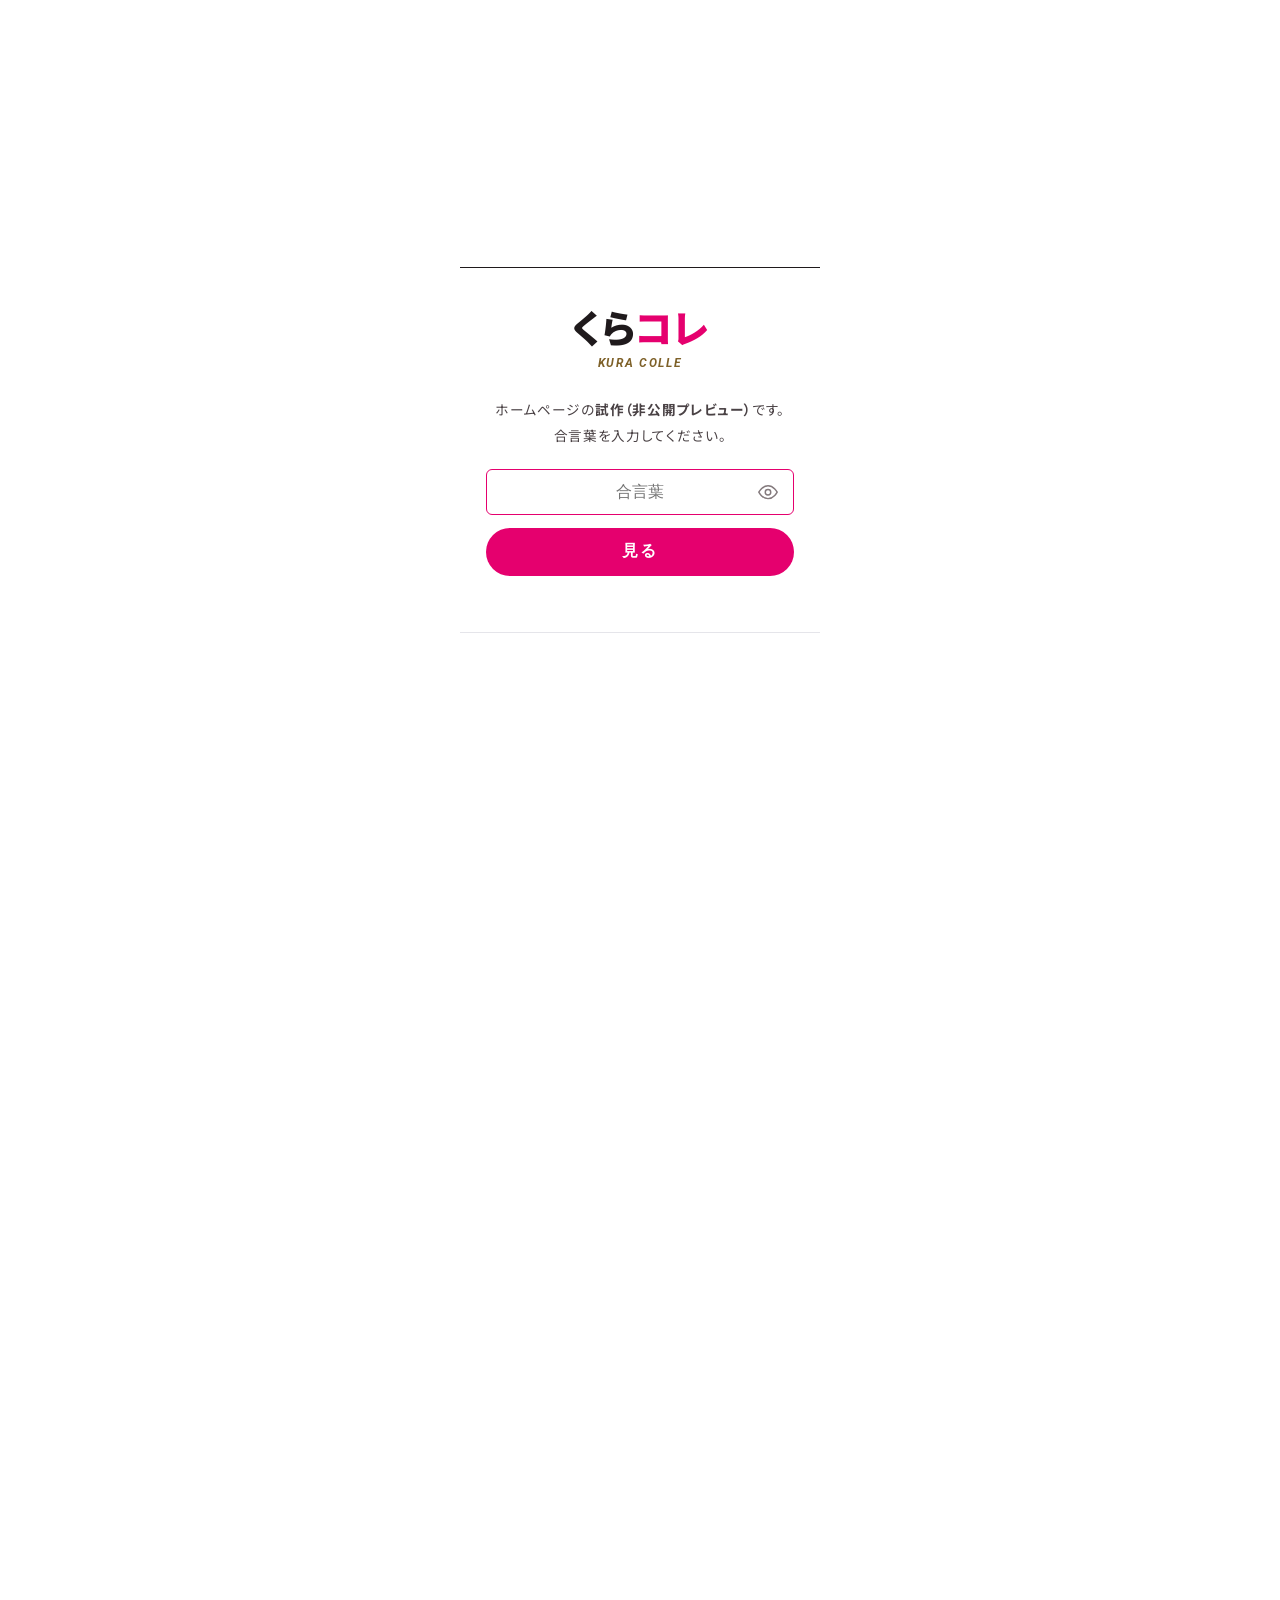
==== index.html @ 5fb1a934 "Split into pages with header navigation Co-Authored-By: Claude Opus 5.5 <noreply@anthropic.com>" ====
<!doctype html>
<html lang="ja">
<head>
<meta charset="utf-8">
<meta name="viewport" content="width=device-width, initial-scale=1">
<title>くらコレ｜今日のときめきが、明日の暮らしになる。</title>
<meta name="description" content="「暮らし × おしゃれ × 介護」をテーマにした、新しいライフスタイル発信企画。第1回は2027年3月14日（日）、FUKUSHI FES 2027のステージで開催。主催：一般社団法人全国介護支援協会">
<meta name="robots" content="noindex, nofollow"><!-- 公開時に外す -->
<!-- 共有したときの表示（OGP）。URLは仮：置き場所が決まったら https://zenkaikyo.jp/kuracolle/ を直す -->
<link rel="canonical" href="https://zenkaikyo.jp/kuracolle/">
<meta property="og:title" content="くらコレ｜今日のときめきが、明日の暮らしになる。">
<meta property="og:description" content="「暮らし × おしゃれ × 介護」をテーマにした、新しいライフスタイル発信企画。第1回は2027年3月14日（日）、FUKUSHI FES 2027のステージで開催。主催：一般社団法人全国介護支援協会">
<meta property="og:url" content="https://zenkaikyo.jp/kuracolle/">
<meta property="og:type" content="website">
<meta property="og:site_name" content="くらコレ（KURA COLLE）">
<meta property="og:locale" content="ja_JP">
<meta property="og:image" content="https://zenkaikyo.jp/kuracolle/img/ogp-v2.jpg">
<meta property="og:image:width" content="1200">
<meta property="og:image:height" content="630">
<meta property="og:image:alt" content="くらコレ　今日のときめきが、明日の暮らしになる。Vol.01 2027.3.14 SUN">
<meta name="twitter:card" content="summary_large_image">
<link rel="preconnect" href="https://fonts.googleapis.com">
<link rel="preconnect" href="https://fonts.gstatic.com" crossorigin>
<link href="https://fonts.googleapis.com/css2?family=Roboto:ital,wght@1,700;1,800&family=Klee+One:wght@400;600&family=Noto+Sans+JP:wght@400;500;700;900&display=swap" rel="stylesheet">
<script type="application/ld+json">
{"@context":"https://schema.org","@type":"Event","name":"くらコレ Vol.01（FUKUSHI FES 2027 ステージ）",
 "startDate":"2027-03-14","eventStatus":"https://schema.org/EventScheduled","eventAttendanceMode":"https://schema.org/OfflineEventAttendanceMode",
 "location":{"@type":"Place","name":"名古屋インターナショナルレジェンドホール","address":{"@type":"PostalAddress","postalCode":"460-0011","addressRegion":"愛知県","addressLocality":"名古屋市中区","streetAddress":"大須1-7-26","addressCountry":"JP"}},
 "image":"https://zenkaikyo.jp/kuracolle/img/ogp-v2.jpg","description":"「暮らし × おしゃれ × 介護」をテーマにした、高齢の方と介護職がふたりで歩くファッションステージ。",
 "organizer":{"@type":"Organization","name":"一般社団法人全国介護支援協会","url":"https://zenkaikyo.jp/"}}
</script>
<script>
  /* ?show-draft を付けると、企画書にない新しい文（draft-copy）を黄色で表示（確認用） */
  if (location.search.indexOf("show-draft") > -1) document.documentElement.classList.add("show-draft");
</script>
<script src="js/gate.js?v=96ed1c16"></script>
<link rel="stylesheet" href="css/style.css?v=20261124a">
<script>
  /* オープニング：同じタブで2回目以降は出さない */
  (function () {
    var seen = false;
    try { seen = sessionStorage.getItem("kc-opening") === "1"; } catch (e) {}
    if (location.search.indexOf("skip-opening") > -1) seen = true; // 確認用の撮影で使う
    if (!seen) document.documentElement.classList.add("is-opening");
  })();
</script>
</head>
<body>

<!-- ========== オープニング（縦書きの一文） ========== -->
<div class="opening" aria-hidden="true">
  <p class="opening-text">
    <span class="opening-line">今日の<em>ときめき</em>が、</span>
    <span class="opening-line">明日の暮らしになる。</span>
  </p>
  <p class="opening-brand">くら<em>コレ</em></p>
</div>
<header class="site-header" id="top">
  <div class="header-inner">
    <a class="brand" href="index.html" aria-label="くらコレ トップへ">
      <span class="brand-mark">くら<em>コレ</em></span>
      <span class="brand-sub">KURA COLLE<br><small>主催 一般社団法人全国介護支援協会</small></span>
    </a>
    <nav class="gnav" aria-label="メインメニュー">
      <a href="about.html">くらコレとは</a>
      <a href="program.html">企画内容</a>
      <a href="event.html">第1回 3.14</a>
      <a href="record.html">実績・根拠</a>
      <a href="news.html">お知らせ</a>
      <a href="faq.html">よくある質問</a>
    </nav>
    <div class="header-cta">
      <a class="btn btn-fill" href="entry.html">出演を申し込む</a>
      <a class="btn btn-line" href="support.html">協賛・お問い合わせ</a>
    </div>
    <button class="menu-toggle" type="button" aria-expanded="false" aria-controls="drawer">
      <span></span><span></span><span class="sr-only">メニューを開く</span>
    </button>
  </div>
  <div class="drawer" id="drawer" hidden>
    <a href="index.html" aria-current="page">トップ</a>
    <a href="about.html">くらコレとは</a>
    <a href="program.html">企画内容</a>
    <a href="event.html">第1回 3.14</a>
    <a href="record.html">実績・根拠</a>
    <a href="news.html">お知らせ</a>
    <a href="faq.html">よくある質問</a>
    <a class="drawer-cta btn-fill" href="entry.html">出演を申し込む</a>
    <a class="drawer-cta btn-line" href="support.html">協賛・お問い合わせ</a>
  </div>
</header>

<main>

<!-- ========== HERO ========== -->
<section class="hero" aria-labelledby="hero-title">
  <div class="hero-visual" aria-hidden="true">
    <!-- 仮：企画書の表紙から切り出し（解像度が低いので、元画像が届いたら img/hero.jpg を差し替える） -->
    <img class="hero-photo" src="img/hero.jpg" alt="" width="1032" height="1080">
    <p class="hero-vertical">KURA&nbsp;COLLE</p>
  </div>

  <div class="hero-copy">
    <p class="hero-lead-small">その人らしい「暮らし」を、<br>もっと自由に、もっとおしゃれに。</p>
    <h1 class="hero-title" id="hero-title">
      <span class="hero-catch">今日のときめきが、<br>明日の暮らしになる。</span>
      <span class="hero-name">くら<em>コレ</em></span>
    </h1>
    <p class="hero-tags">暮らし <i>×</i> おしゃれ <i>×</i> 介護</p>
    <p class="hero-text">高齢の方と介護職がふたりで歩く、ファッションステージ。<br class="pc">「暮らし」が主役の、新しいライフスタイル発信企画です。</p>
    <div class="hero-actions">
      <a class="btn btn-fill btn-lg" href="about.html">くらコレについて</a>
      <a class="text-link" href="support.html">出演・協賛のご案内</a>
    </div>
  </div>

  <div class="hero-seal" aria-label="第1回 2027年3月14日 開催">
    <span class="seal-en">Vol.</span>
    <span class="seal-no">01</span>
    <span class="seal-jp">2027.3.14 SUN</span>
  </div>
</section>

<!-- ========== NEWS（data/news.js から自動で並ぶ） ========== -->
<section class="news" aria-labelledby="news-h">
  <div class="wrap">
    <div class="news-head">
      <h2 class="news-title" id="news-h"><span class="sec-en">News</span>お知らせ</h2>
      <div class="news-btns" data-news-btns hidden>
        <button class="news-btn" type="button" data-news-prev aria-label="前のお知らせへ"><span aria-hidden="true">←</span></button>
        <button class="news-btn" type="button" data-news-next aria-label="次のお知らせへ"><span aria-hidden="true">→</span></button>
      </div>
    </div>
    <ul class="news-cards" id="news-cards" data-news-track tabindex="0" aria-labelledby="news-h"></ul>
    <p class="more-link"><a class="text-link" href="news.html">お知らせをすべて見る</a></p>
  </div>
</section>

<!-- ========== くらコレとは（短く） ========== -->
<section class="sec top-intro">
  <div class="wrap top-intro-inner">
    <p class="top-intro-tags">暮らし <i>×</i> おしゃれ <i>×</i> 介護</p>
    <div>
      <p class="top-intro-lead">「パリコレ」のような華やかさを、毎日の「暮らし」に。<br class="pc">特別な人のためのショーではなく、だれもの暮らしが主役になるショーです。</p>
      <p class="top-intro-quote">一人では歩けない。でも、<span class="pink">二人なら</span>歩ける。</p>
      <a class="text-link" href="about.html">くらコレとは</a>
    </div>
  </div>
</section>

<!-- ========== 各ページへの入口 ========== -->
<section class="entrances" aria-label="ページの案内">
  <div class="wrap">
    <ul class="entrance-list">
      <li><a href="about.html"><span class="ent-en">About</span><b>くらコレとは</b><span class="ent-desc">名前の由来と、大切にしていること</span><span class="ent-arrow" aria-hidden="true">→</span></a></li>
      <li><a href="program.html"><span class="ent-en">Program</span><b>企画内容</b><span class="ent-desc">見る・やってみる・知る、3つの柱</span><span class="ent-arrow" aria-hidden="true">→</span></a></li>
      <li><a href="event.html"><span class="ent-en">Vol.01</span><b>第1回 3.14</b><span class="ent-desc">日時・会場・観覧のご案内</span><span class="ent-arrow" aria-hidden="true">→</span></a></li>
      <li><a href="record.html"><span class="ent-en">Record</span><b>実績・根拠</b><span class="ent-desc">くらコレの歩みと、参考にしている研究</span><span class="ent-arrow" aria-hidden="true">→</span></a></li>
    </ul>
  </div>
</section>

<!-- ========== 第1回のご案内（短く） ========== -->
<section class="event-banner">
  <div class="wrap event-banner-inner">
    <p class="eb-no"><span>Vol.</span>01</p>
    <div class="eb-body">
      <p class="eb-date">2027.3.14 <span>SUN</span></p>
      <p class="eb-place">名古屋インターナショナルレジェンドホール<small>「FUKUSHI FES 2027」のステージにて</small></p>
    </div>
    <div class="eb-actions">
      <a class="btn btn-white" href="event.html">第1回のご案内</a>
      <a class="btn btn-ghost" href="entry.html">出演を申し込む</a>
    </div>
  </div>
</section>

<!-- ========== 参加の入口 ========== -->
<section class="about-next">
  <div class="wrap about-next-inner">
    <a class="next-card" href="entry.html">
      <span class="sec-en">Entry</span>
      <b>出演・参加を申し込む</b>
      <span class="next-desc">ふたりで歩く事業所・地域の方・ボランティア</span>
      <span class="next-arrow" aria-hidden="true">→</span>
    </a>
    <a class="next-card" href="support.html">
      <span class="sec-en">Support</span>
      <b>出展・協賛で応援する</b>
      <span class="next-desc">企業・団体の皆さま</span>
      <span class="next-arrow" aria-hidden="true">→</span>
    </a>
  </div>
</section>

</main>

<footer class="site-footer">
  <div class="wrap footer-inner">
    <div class="footer-brand">
      <p class="brand-mark">くら<em>コレ</em></p>
      <p class="footer-catch">今日のときめきが、明日の暮らしになる。</p>
      <p class="footer-org"><span>主催</span>一般社団法人全国介護支援協会</p>
    </div>
    <nav class="footer-nav" aria-label="サイトの案内">
      <ul>
        <li><a href="index.html">トップ</a></li>
        <li><a href="about.html">くらコレとは</a></li>
        <li><a href="program.html">企画内容</a></li>
        <li><a href="event.html">第1回 3.14</a></li>
        <li><a href="record.html">実績・根拠</a></li>
        <li><a href="news.html">お知らせ</a></li>
        <li><a href="faq.html">よくある質問</a></li>
      </ul>
      <ul>
        <li><a href="entry.html">出演を申し込む</a></li>
        <li><a href="support.html">協賛・お問い合わせ</a></li>
      </ul>
    </nav>
  </div>
  <div class="wrap footer-bottom">
    <small>&copy; 2026 一般社団法人全国介護支援協会</small>
    <a href="#top" class="to-top">ページの先頭へ</a>
  </div>
</footer>

<script src="data/news.js?v=20261124a"></script>
<script src="data/config.js?v=20261124a"></script>
<script src="js/main.js?v=20261124a"></script>
</body>
</html>
---- css/style.css ----
/* =========================================================
   くらコレ 公式サイト
   色：ピンク1色＋墨＋生成り。強調はピンクだけ。
   ========================================================= */
:root {
  --pink: #e5006e;
  --pink-deep: #c2005d;
  --pink-pale: #fbe9f1;
  --gold: #b48f4c;      /* 差し色。全体の1%程度：飾り線・英字の小見出し・札の縁だけ */
  --gold-text: #8f6f34; /* 小さな文字用（生成りの上で読める濃さ） */
  --ink: #1f1a1c;
  --ink-2: #4a4245;
  --ink-3: #847a7d;
  --paper: #ffffff;      /* 白基調（2026-11-23 丸山さん） */
  --paper-2: #f5f5f7;    /* 区切り用のごく薄いグレー */
  --line: #e5e5ea;
  --white: #fff;
  --jp: "Noto Sans JP", "Hiragino Kaku Gothic ProN", "Yu Gothic", Meiryo, sans-serif;
  --en: "Roboto", "Arial", "Helvetica Neue", sans-serif; /* 企画書の数字・英字（太字の斜体）に合わせる */
  --header-h: 88px;
  --wrap: 1160px;
}

*, *::before, *::after { box-sizing: border-box; }
html { scroll-behavior: smooth; scroll-padding-top: var(--header-h); -webkit-text-size-adjust: 100%; }
body {
  margin: 0;
  font-family: var(--jp);
  font-size: 16px;
  line-height: 1.9;
  letter-spacing: .04em;
  color: var(--ink);
  background: var(--paper);
  font-feature-settings: "palt" 1;
  -webkit-font-smoothing: antialiased;
}
img, svg { display: block; max-width: 100%; }
a { color: inherit; }
h1, h2, h3, p, ol, ul, dl, dd, blockquote { margin: 0; padding: 0; }
ol, ul { list-style: none; }
em, i { font-style: normal; }
.sr-only { position: absolute; width: 1px; height: 1px; overflow: hidden; clip: rect(0 0 0 0); white-space: nowrap; }
.pink { color: var(--pink); }
.wrap { width: min(var(--wrap), 100% - 48px); margin-inline: auto; }
.sp { display: none; }

/* ---------- ボタン ---------- */
.btn {
  display: inline-flex; align-items: center; justify-content: center; gap: .6em;
  min-height: 48px; padding: 0 28px;
  border-radius: 999px; border: 1.5px solid var(--ink);
  font-weight: 700; font-size: 15px; letter-spacing: .06em; text-decoration: none;
  transition: background-color .25s, color .25s, border-color .25s;
}
.btn-fill { background: var(--pink); border-color: var(--pink); color: var(--white); }
@media (hover: hover) { .btn-fill:hover { background: var(--pink-deep); border-color: var(--pink-deep); } }
.btn-line { background: transparent; color: var(--ink); }
@media (hover: hover) { .btn-line:hover { background: var(--ink); color: var(--white); } }
.btn-white { background: var(--white); border-color: var(--white); color: var(--pink); }
.btn-lg { min-height: 58px; padding: 0 40px; font-size: 16px; }
.btn[aria-disabled="true"] { cursor: default; opacity: .85; }
.text-link {
  font-weight: 700; font-size: 15px; text-decoration: none;
  border-bottom: 1.5px solid currentColor; padding-bottom: 2px;
}
.text-link::after { content: " →"; }
@media (hover: hover) { .text-link:hover { color: var(--pink); } }

/* ---------- ヘッダー ---------- */
.site-header {
  position: sticky; top: 0; z-index: 50;
  background: rgba(255, 255, 255, .94);
  backdrop-filter: blur(8px);
  border-bottom: 1px solid transparent;
  transition: border-color .3s;
}
.site-header.is-scrolled { border-color: var(--line); }
.header-inner {
  display: flex; align-items: center; gap: 32px;
  height: var(--header-h);
  padding-inline: clamp(20px, 4vw, 48px);
}
.brand { display: flex; align-items: center; gap: 14px; text-decoration: none; }
.brand-mark {
  font-weight: 900; font-size: 34px; line-height: 1; letter-spacing: .02em;
}
.brand-mark em { color: var(--pink); }
.brand-sub {
  font-family: var(--en); font-style: italic; font-style: italic; font-size: 14px; line-height: 1.35; letter-spacing: .08em;
  padding-left: 14px; border-left: 1px solid var(--line);
}
.brand-sub small { font-family: var(--jp); font-style: normal; font-size: 10.5px; letter-spacing: .04em; color: var(--ink-3); }
.gnav { display: flex; gap: 28px; margin-left: auto; }
.gnav a { font-weight: 700; font-size: 14.5px; text-decoration: none; position: relative; }
.gnav a::after {
  content: ""; position: absolute; left: 0; right: 0; bottom: -6px; height: 2px;
  background: var(--pink); transform: scaleX(0); transform-origin: left; transition: transform .25s;
}
@media (hover: hover) { .gnav a:hover::after { transform: scaleX(1); } }
.header-cta { display: flex; gap: 10px; }
.header-cta .btn { min-height: 46px; padding: 0 22px; font-size: 14px; }
.menu-toggle { display: none; }

/* ---------- ヒーロー ---------- */
.hero {
  position: relative;
  min-height: min(760px, calc(100svh - var(--header-h)));
  display: grid; align-items: center;
  overflow: hidden;
}
.hero-visual {
  position: absolute; inset: 0 0 0 38%;
}
.hero-visual .runway, .hero-visual img { width: 100%; height: 100%; object-fit: cover; }
.hero-visual .hero-photo { object-position: 60% 30%; }
.hero-visual::before { /* 左側をやわらかく生成りに溶かす */
  content: ""; position: absolute; inset: 0; z-index: 1;
  background: linear-gradient(90deg, var(--paper) 0%, rgba(255,255,255,.85) 14%, rgba(255,255,255,0) 42%);
}
.hero-vertical {
  position: absolute; z-index: 2; right: clamp(20px, 3vw, 44px); top: 50%;
  transform: translateY(-50%) rotate(180deg);
  writing-mode: vertical-rl;
  font-family: var(--en); font-style: italic; font-style: italic; font-size: 15px; letter-spacing: .5em; color: var(--gold-text);
}
.hero-copy {
  position: relative; z-index: 3;
  padding: 64px clamp(24px, 6vw, 96px) 72px;
  max-width: 820px;
}
.hero-lead-small { font-weight: 700; font-size: 16px; line-height: 1.8; color: var(--ink-2); }
.hero-title { margin-top: 26px; font-weight: 900; }
.hero-catch {
  display: block;
  font-size: clamp(30px, 3.6vw, 50px); line-height: 1.42; letter-spacing: .06em;
}
.hero-name {
  display: block; margin-top: 10px;
  font-size: clamp(84px, 10.5vw, 150px); line-height: 1.05; letter-spacing: .01em;
}
.hero-name em { color: var(--pink); }
.hero-tags { margin-top: 22px; font-weight: 700; font-size: 18px; letter-spacing: .1em; }
.hero-tags i { color: var(--pink); margin: 0 .3em; }
.hero-text { margin-top: 12px; font-weight: 500; font-size: 15.5px; color: var(--ink-2); }
.hero-actions { display: flex; align-items: center; gap: 28px; margin-top: 34px; flex-wrap: wrap; }

.hero-seal {
  position: absolute; z-index: 3; right: clamp(70px, 9vw, 130px); top: 48px;
  width: 132px; height: 132px; border-radius: 50%;
  display: grid; place-content: center; text-align: center;
  background: var(--white); color: var(--ink);
  border: 1px solid var(--gold);
  box-shadow: 0 0 0 6px var(--white), 0 0 0 7px var(--gold);
  line-height: 1;
}
.seal-en { font-family: var(--en); font-style: italic; font-style: italic; font-size: 15px; color: var(--gold-text); }
.seal-no { font-family: var(--en); font-style: italic; font-weight: 500; font-size: 44px; color: var(--pink); margin: 2px 0 6px; }
.seal-jp { font-weight: 700; font-size: 12.5px; letter-spacing: .12em; }

/* ---------- お知らせ帯 ---------- */
.news-strip { border-block: 1px solid var(--line); background: var(--white); }
.news-inner { display: flex; align-items: center; gap: 32px; padding-block: 20px; }
.news-label { font-family: var(--en); font-style: italic; font-weight: 600; font-size: 18px; letter-spacing: .14em; color: var(--pink); flex: none; }
.news-list li { display: flex; gap: 24px; font-size: 15px; }
.news-list time { font-family: var(--en); font-style: italic; font-size: 15.5px; color: var(--ink-3); flex: none; }

/* ---------- セクション共通 ---------- */
.sec { padding-block: clamp(88px, 11vw, 150px); }
.sec-head { position: relative; margin-bottom: clamp(44px, 6vw, 72px); }
.sec-no::after { content: ""; display: block; width: 36px; height: 1px; margin-top: 22px; background: var(--gold); }
.sec-no {
  font-family: var(--en); font-style: italic; font-weight: 400; font-size: clamp(72px, 9vw, 120px); line-height: .8;
  color: var(--pink); letter-spacing: 0;
}
.sec-en {
  display: block;
  font-family: var(--en); font-style: italic; font-style: italic; font-size: 17px; letter-spacing: .14em; color: var(--gold-text);
  margin-top: 18px;
}
.sec-title {
  margin-top: 10px;
  font-weight: 900; font-size: clamp(30px, 3.6vw, 48px); line-height: 1.45; letter-spacing: .06em;
}
.sec-desc { margin-top: 22px; max-width: 720px; font-size: 16px; color: var(--ink-2); }

/* ---------- 01 想い ---------- */
.story-body {
  display: grid; grid-template-columns: minmax(0, 1.1fr) minmax(0, 1fr); gap: clamp(40px, 7vw, 110px); align-items: start;
}
.story-text p + p { margin-top: 1.3em; }
.story-text p { font-size: 17px; line-height: 2.1; }
.story-quote {
  border-left: 3px solid var(--pink);
  padding: 8px 0 8px clamp(24px, 3vw, 40px);
}
.story-quote p { font-weight: 900; font-size: clamp(26px, 2.8vw, 38px); line-height: 1.6; letter-spacing: .06em; }
.aims {
  margin-top: clamp(64px, 8vw, 100px);
  display: grid; grid-template-columns: repeat(4, minmax(0, 1fr));
  border-top: 1px solid var(--ink);
}
.aims li { padding: 28px 24px 8px 0; border-right: 1px solid var(--line); }
.aims li + li { padding-left: 24px; }
.aims li:last-child { border-right: 0; }
.aim-who { font-weight: 900; font-size: 19px; }
.aim-who::before { content: ""; display: inline-block; width: 18px; height: 2px; background: var(--pink); vertical-align: middle; margin-right: 10px; }
.aim-what { margin-top: 10px; font-size: 15px; line-height: 1.85; color: var(--ink-2); }

/* ---------- 02 コンセプト ---------- */
.concept { background: var(--paper-2); padding-bottom: 0; }
.trio {
  display: grid; grid-template-columns: minmax(0, 1fr) auto minmax(0, 1fr) auto minmax(0, 1fr); align-items: stretch;
  border-block: 1px solid var(--ink);
}
.trio-item { padding: 40px clamp(16px, 2.4vw, 36px) 44px; text-align: center; }
.trio-en { font-family: var(--en); font-style: italic; font-style: italic; font-size: 16px; letter-spacing: .12em; color: var(--pink); }
.trio-item h3 { margin-top: 6px; font-weight: 900; font-size: clamp(26px, 2.6vw, 34px); letter-spacing: .08em; }
.trio-item p:last-child { margin-top: 10px; font-size: 15px; color: var(--ink-2); }
.trio-x {
  display: grid; place-items: center;
  font-family: var(--jp); font-weight: 400; font-size: 34px; color: var(--pink); padding-inline: 4px;
}
.keywords { overflow: hidden; padding-block: clamp(64px, 8vw, 100px); }
.keywords-track { display: flex; width: max-content; animation: marquee 48s linear infinite; }
.keywords-row { display: flex; }
.keywords-row li {
  display: flex; align-items: baseline; gap: 18px;
  padding-right: 72px; white-space: nowrap;
}
.keywords-row b { font-weight: 900; font-size: clamp(44px, 6vw, 84px); line-height: 1.1; letter-spacing: .06em; }
.keywords-row li:nth-child(odd) b { color: var(--pink); }
.keywords-row span { font-size: 15px; color: var(--ink-2); }
@keyframes marquee { to { transform: translateX(-50%); } }

/* ---------- 03 企画内容 ---------- */
.pillars { border-top: 1px solid var(--ink); }
.pillar {
  display: grid; grid-template-columns: 220px minmax(0, 1fr); gap: 40px;
  padding-block: 52px; border-bottom: 1px solid var(--line);
}
.pillar-no { font-family: var(--en); font-style: italic; font-size: 92px; line-height: .85; color: var(--pink); }
.pillar-en { font-family: var(--en); font-style: italic; font-style: italic; font-size: 16px; letter-spacing: .12em; color: var(--ink-3); }
.pillar h3 { margin-top: 4px; font-weight: 900; font-size: clamp(24px, 2.4vw, 32px); letter-spacing: .06em; }
.pillar-body > p:not(.pillar-en) { margin-top: 16px; max-width: 760px; font-size: 16px; }
.pillar-ex { color: var(--ink-2); font-size: 15px !important; padding-left: 1em; border-left: 2px solid var(--pink-pale); }
.pillar-points { margin-top: 24px; display: grid; grid-template-columns: minmax(0, 1fr) minmax(0, 1fr); gap: 0 40px; max-width: 860px; }
.pillar-points li { padding-top: 16px; border-top: 1px solid var(--line); font-size: 15px; color: var(--ink-2); }
.pillar-points b { display: block; color: var(--ink); font-size: 16px; margin-bottom: 4px; }

/* ---------- 大切にしたい3つのこと ---------- */
.promise { background: var(--pink); color: var(--white); padding-block: clamp(72px, 9vw, 110px); }
.promise-inner { display: grid; grid-template-columns: 300px minmax(0, 1fr); gap: 56px; align-items: start; }
.promise-title { font-weight: 900; font-size: clamp(26px, 2.6vw, 34px); line-height: 1.5; letter-spacing: .06em; }
.promise-title .sec-en { color: rgba(255,255,255,.85); margin: 0 0 12px; }
.promise-list { counter-reset: p; border-top: 1px solid rgba(255,255,255,.6); }
.promise-list li {
  counter-increment: p;
  display: grid; grid-template-columns: 64px 260px minmax(0, 1fr); align-items: baseline; gap: 16px;
  padding-block: 24px; border-bottom: 1px solid rgba(255,255,255,.35);
}
.promise-list li::before { content: "0" counter(p); font-family: var(--en); font-style: italic; font-size: 30px; line-height: 1; }
.promise-list b { font-size: 21px; font-weight: 900; letter-spacing: .06em; }
.promise-list span { font-size: 16px; }

/* ---------- 04 実績 ---------- */
.record-totals {
  display: grid; grid-template-columns: repeat(4, minmax(0, 1fr));
  border-block: 1px solid var(--ink);
}
.total { padding: 32px 24px 28px; border-right: 1px solid var(--line); }
.total:last-child { border-right: 0; }
.total-label { font-weight: 700; font-size: 14.5px; color: var(--ink-2); }
.total-num { margin-top: 6px; font-family: var(--en); font-style: italic; font-size: clamp(56px, 6vw, 84px); line-height: 1; color: var(--pink); }
.total-num small { font-family: var(--jp); font-weight: 700; font-size: 17px; color: var(--ink); margin-left: 6px; }
.record-empty {
  display: grid; grid-template-columns: auto minmax(0, 1fr); gap: 32px; align-items: center;
  padding: 40px 0; border-block: 1px solid var(--ink);
}
.record-empty .total-num { color: var(--line); }
.record-empty p { font-size: 16px; color: var(--ink-2); }
.record-empty b { display: block; font-size: 20px; color: var(--ink); margin-bottom: 4px; }
.record-table-wrap { margin-top: 40px; overflow-x: auto; }
.record-table { width: 100%; border-collapse: collapse; font-size: 15px; min-width: 640px; }
.record-table th, .record-table td { padding: 16px 12px; border-bottom: 1px solid var(--line); text-align: left; }
.record-table thead th { font-size: 13px; color: var(--ink-3); font-weight: 700; border-bottom-color: var(--ink); }
.record-table td.num { font-family: var(--en); font-style: italic; font-size: 18px; }

/* ---------- 05 出演・協賛 ---------- */
.join { background: var(--paper-2); }
.join-cols { display: grid; grid-template-columns: minmax(0, 1fr) minmax(0, 1fr); border-top: 1px solid var(--ink); }
.join-col { padding: 44px clamp(20px, 3.4vw, 52px) 48px 0; display: flex; flex-direction: column; }
.join-col + .join-col { padding-left: clamp(20px, 3.4vw, 52px); padding-right: 0; border-left: 1px solid var(--line); }
.join-for { font-weight: 700; font-size: 14.5px; color: var(--pink); }
.join-col h3 { margin-top: 6px; font-weight: 900; font-size: clamp(24px, 2.4vw, 30px); letter-spacing: .06em; }
.join-col > p:not(.join-for) { margin-top: 16px; font-size: 16px; }
.join-facts { margin: 24px 0 32px; border-top: 1px solid var(--line); flex: 1; }
.join-facts div { display: grid; grid-template-columns: 11em minmax(0, 1fr); gap: 16px; padding-block: 14px; border-bottom: 1px solid var(--line); font-size: 15px; }
.join-facts dt { font-weight: 700; }
.join-facts dd { color: var(--ink-2); }
.join-col .btn { align-self: flex-start; }
.merits { margin-top: clamp(64px, 8vw, 96px); }
.merits-title { font-weight: 900; font-size: 22px; letter-spacing: .06em; padding-bottom: 16px; border-bottom: 1px solid var(--ink); }
.merits-list { display: grid; grid-template-columns: repeat(3, minmax(0, 1fr)); counter-reset: m; }
.merits-list li {
  counter-increment: m; position: relative;
  padding: 28px 28px 28px 0; border-bottom: 1px solid var(--line); font-size: 15px; color: var(--ink-2);
}
.merits-list li::before { content: "0" counter(m); display: block; font-family: var(--en); font-style: italic; font-size: 26px; color: var(--pink); line-height: 1; margin-bottom: 12px; }
.merits-list b { display: block; color: var(--ink); font-size: 17px; margin-bottom: 6px; }

/* ---------- 06 実施概要 ---------- */
.outline-inner { display: grid; grid-template-columns: 340px minmax(0, 1fr); gap: 56px; }
.outline-list { border-top: 1px solid var(--ink); }
.outline-list div { display: grid; grid-template-columns: 12.5em minmax(0, 1fr); gap: 24px; padding-block: 20px; border-bottom: 1px solid var(--line); }
.outline-list dt { font-weight: 700; color: var(--pink); }
.outline-list dd { font-size: 16px; }

/* ---------- お問い合わせ ---------- */
.contact { background: var(--ink); color: var(--white); padding-block: clamp(88px, 10vw, 130px); text-align: center; }
.contact .sec-en { color: #d4b47a; margin: 0 0 14px; }
.contact-title { font-weight: 900; font-size: clamp(26px, 3vw, 40px); line-height: 1.5; letter-spacing: .06em; }
.contact-text { margin: 18px 0 36px; color: #cfc6c9; font-size: 15.5px; }
.contact-note { margin-top: 18px; color: #a99fa3; font-size: 13.5px; }

/* ---------- フッター ---------- */
.site-footer { background: var(--paper); padding: 64px 0 28px; border-top: 1px solid var(--gold); }
.footer-inner { display: flex; justify-content: space-between; align-items: flex-end; gap: 32px; padding-bottom: 40px; border-bottom: 1px solid var(--line); }
.footer-brand .brand-mark { font-size: 44px; }
.footer-catch { margin-top: 12px; font-weight: 700; font-size: 15px; }
.footer-org { text-align: right; font-size: 13px; color: var(--ink-3); }
.footer-org-name { font-weight: 700; font-size: 16px; color: var(--ink); }
.footer-bottom { display: flex; justify-content: space-between; padding-top: 22px; font-size: 12.5px; color: var(--ink-3); }
.to-top { text-decoration: none; }
@media (hover: hover) { .to-top:hover { color: var(--pink); } }

/* ---------- 出てくる動き ---------- */
.reveal { opacity: 0; transform: translateY(18px); transition: opacity .9s ease, transform .9s ease; }
.reveal.is-in { opacity: 1; transform: none; }

@media (prefers-reduced-motion: reduce) {
  html { scroll-behavior: auto; }
  .keywords-track { animation: none; }
  .reveal { opacity: 1; transform: none; transition: none; }
}

/* =========================================================
   タブレット
   ========================================================= */
@media (max-width: 1180px) {
  .gnav { display: none; }
  .header-cta { margin-left: auto; }
}
@media (max-width: 960px) {
  :root { --header-h: 68px; }
  .header-cta { display: none; }
  .brand-mark { font-size: 28px; }
  .menu-toggle {
    display: grid; place-content: center; gap: 7px; margin-left: auto;
    width: 48px; height: 48px; border: 0; background: transparent; cursor: pointer;
  }
  .menu-toggle span:not(.sr-only) { display: block; width: 26px; height: 2px; background: var(--ink); transition: transform .25s; }
  .menu-toggle[aria-expanded="true"] span:nth-child(1) { transform: translateY(4.5px) rotate(45deg); }
  .menu-toggle[aria-expanded="true"] span:nth-child(2) { transform: translateY(-4.5px) rotate(-45deg); }
  .drawer {
    display: grid; padding: 8px 24px 28px; background: var(--paper); border-top: 1px solid var(--line);
  }
  .drawer[hidden] { display: none; }
  .drawer a { padding: 16px 4px; border-bottom: 1px solid var(--line); font-weight: 700; text-decoration: none; }

  .hero { min-height: 0; display: block; }
  .hero-visual { position: relative; inset: auto; height: 52vw; min-height: 260px; }
  .hero-visual::before { background: linear-gradient(0deg, var(--paper) 0%, rgba(255,255,255,0) 40%); }
  .hero-vertical { display: none; }
  .hero-copy { padding: 8px 24px 64px; margin-top: -24px; }
  .hero-seal { top: 20px; right: 20px; width: 104px; height: 104px; }
  .seal-no { font-size: 34px; }

  .story-body { grid-template-columns: minmax(0, 1fr); }
  .aims { grid-template-columns: minmax(0, 1fr) minmax(0, 1fr); }
  .aims li:nth-child(2) { border-right: 0; }
  .aims li:nth-child(3) { padding-left: 0; }
  .aims li:nth-child(n+3) { border-top: 1px solid var(--line); }
  .pillar { grid-template-columns: minmax(0, 1fr); gap: 12px; }
  .pillar-no { font-size: 64px; }
  .promise-inner, .outline-inner { grid-template-columns: minmax(0, 1fr); gap: 32px; }
  .promise-list li { grid-template-columns: 52px minmax(0, 1fr); }
  .promise-list span { grid-column: 2; }
  .record-totals { grid-template-columns: minmax(0, 1fr) minmax(0, 1fr); }
  .total:nth-child(2) { border-right: 0; }
  .total:nth-child(n+3) { border-top: 1px solid var(--line); }
  .join-cols { grid-template-columns: minmax(0, 1fr); }
  .join-col, .join-col + .join-col { padding: 40px 0; border-left: 0; }
  .join-col + .join-col { border-top: 1px solid var(--line); }
  .merits-list { grid-template-columns: minmax(0, 1fr) minmax(0, 1fr); gap: 0 28px; }
}

/* =========================================================
   スマホ
   ========================================================= */
@media (max-width: 600px) {
  body { font-size: 15px; }
  .wrap { width: calc(100% - 40px); }
  .pc { display: none; }
  .sp { display: inline; }
  .brand-sub { display: none; }
  .hero-copy { padding-inline: 20px; }
  .hero-seal { display: none; } /* スマホでは顔に重なるため出さない */
  .hero-lead-small { font-size: 14px; }
  .hero-catch { font-size: 27px; }
  .hero-name { font-size: 82px; }
  .hero-tags { font-size: 16px; }
  .hero-actions { gap: 20px; }
  .hero-actions .btn { width: 100%; }
  .news-inner { flex-direction: column; align-items: flex-start; gap: 6px; }
  .news-list li { flex-direction: column; gap: 2px; font-size: 14px; }
  .story-text p { font-size: 16px; }
  .aims { grid-template-columns: minmax(0, 1fr); }
  .aims li, .aims li + li { padding: 22px 0 18px; border-right: 0; }
  .aims li + li { border-top: 1px solid var(--line); }
  .trio { grid-template-columns: minmax(0, 1fr); }
  .trio-item { padding: 28px 8px; }
  .trio-x { font-size: 30px; padding: 0; line-height: 1; }
  .keywords-row li { padding-right: 44px; }
  .pillar-points { grid-template-columns: minmax(0, 1fr); }
  .promise-list b { font-size: 18px; }
  .total { padding: 24px 12px 20px 0; }
  .total + .total:nth-child(even) { padding-left: 16px; }
  .record-empty { grid-template-columns: minmax(0, 1fr); gap: 12px; }
  .join-facts div { grid-template-columns: minmax(0, 1fr); gap: 2px; }
  .join-col .btn { width: 100%; }
  .merits-list { grid-template-columns: minmax(0, 1fr); }
  .outline-list div { grid-template-columns: minmax(0, 1fr); gap: 2px; padding-block: 16px; }
  .contact .btn { width: 100%; }
  .footer-inner { flex-direction: column; align-items: flex-start; }
  .footer-org { text-align: left; }
  .footer-bottom { flex-direction: column; gap: 8px; }
}

/* =========================================================
   数字・英字：企画書と同じ「太い斜体」にそろえる（2026-11-23）
   ========================================================= */
.sec-no, .pillar-no, .total-num, .seal-no, .news-label,
.promise-list li::before, .merits-list li::before, .record-table td.num { font-weight: 800; }
.sec-en, .trio-en, .pillar-en, .brand-sub, .hero-vertical, .seal-en, .news-list time { font-weight: 700; }
.sec-en, .trio-en, .pillar-en { font-size: 14px; letter-spacing: .12em; }
.brand-sub { font-size: 12.5px; }
.hero-vertical { font-size: 13px; letter-spacing: .4em; }

/* 見出し番号：企画書と同じく、ピンクの斜線＋番号 */
.sec-no { display: flex; align-items: center; gap: .28em; font-size: clamp(48px, 5.6vw, 72px); line-height: 1; letter-spacing: .02em; }
.sec-no::before {
  content: ""; flex: none; width: .1em; height: 1.15em; background: var(--pink);
  transform: skewX(-28deg); margin-right: .12em;
}
.sec-no::after { position: absolute; left: 0; top: calc(100% + 0px); margin-top: 0; display: none; }
.sec-en { margin-top: 16px; }
.sec-en::before { content: ""; display: inline-block; width: 28px; height: 1px; background: var(--gold); vertical-align: middle; margin-right: 12px; }
.promise-title .sec-en::before, .contact .sec-en::before { background: currentColor; }
.pillar-no { font-size: 64px; }
.seal-no { font-size: 40px; }
@media (max-width: 960px) { .pillar-no { font-size: 48px; } }

/* =========================================================
   オープニング：縦書きの一文が1文字ずつ出て、サイトへ切り替わる
   ========================================================= */
.opening { display: none; }
.is-opening body { overflow: hidden; }
.is-opening .opening {
  position: fixed; inset: 0; z-index: 200;
  display: flex; flex-direction: column; align-items: center; justify-content: center; gap: 40px;
  background: var(--paper);
  cursor: pointer;
  transition: opacity .9s ease, visibility .9s;
}
.opening.is-out { opacity: 0; visibility: hidden; }
.opening-text {
  writing-mode: vertical-rl;
  font-weight: 900; font-size: clamp(30px, 4.6vw, 54px); line-height: 1.9; letter-spacing: .24em;
  color: var(--ink);
}
.opening-line { display: block; }
.opening-line + .opening-line { margin-right: .2em; }
.opening-text em { color: var(--pink); }
.opening-text .ch {
  display: inline-block; opacity: 0; transform: translateY(-.25em);
  animation: ch-in .7s ease forwards;
}
@keyframes ch-in { to { opacity: 1; transform: none; } }
.opening-brand {
  font-weight: 900; font-size: 22px; letter-spacing: .04em; line-height: 1;
  opacity: 0; animation: ch-in .9s ease 2.1s forwards;
}
.opening-brand::before { /* 金の細い線 */
  content: ""; display: block; width: 1px; height: 28px; margin: 0 auto 18px; background: var(--gold);
}
.opening-brand em { color: var(--pink); }
@media (prefers-reduced-motion: reduce) {
  .opening-text .ch, .opening-brand { animation: none; opacity: 1; transform: none; }
}

/* オープニング：手書き風（Klee One）で繊細に */
.opening-text {
  font-family: "Klee One", var(--jp);
  font-weight: 400; font-size: clamp(30px, 4.4vw, 50px); letter-spacing: .3em; line-height: 2.1;
}
.opening-text em { font-weight: 600; }

/* =========================================================
   07 よくある質問
   ========================================================= */
.faq { background: var(--white); border-top: 1px solid var(--line); }
.faq-inner { display: grid; grid-template-columns: 340px minmax(0, 1fr); gap: 56px; }
.faq-group + .faq-group { margin-top: 48px; }
.faq-cat { font-weight: 900; font-size: 18px; letter-spacing: .06em; padding-bottom: 14px; border-bottom: 1px solid var(--ink); }
.faq-item { border-bottom: 1px solid var(--line); }
.faq-item summary {
  list-style: none; cursor: pointer; position: relative;
  padding: 22px 48px 22px 2.4em; font-weight: 700; font-size: 16.5px; line-height: 1.7;
}
.faq-item summary::-webkit-details-marker { display: none; }
.faq-item summary::before {
  content: "Q"; position: absolute; left: 0; top: 20px;
  font-family: var(--en); font-style: italic; font-weight: 800; font-size: 20px; color: var(--pink);
}
.faq-item summary::after {
  content: ""; position: absolute; right: 8px; top: 50%; width: 14px; height: 14px; margin-top: -7px;
  background:
    linear-gradient(var(--ink), var(--ink)) center / 14px 1.5px no-repeat,
    linear-gradient(var(--ink), var(--ink)) center / 1.5px 14px no-repeat;
  transition: transform .3s;
}
.faq-item[open] summary::after { transform: rotate(45deg); }
@media (hover: hover) { .faq-item summary:hover { color: var(--pink); } }
.faq-body > p, .faq-steps { padding: 0 48px 26px 2.4em; font-size: 15.5px; color: var(--ink-2); position: relative; }
.faq-body > p::before {
  content: "A"; position: absolute; left: 0; top: -2px;
  font-family: var(--en); font-style: italic; font-weight: 800; font-size: 20px; color: var(--gold);
}
.faq-steps { counter-reset: st; }
.faq-steps li { counter-increment: st; display: block; position: relative; padding: 12px 0 12px 2.2em; border-top: 1px dashed var(--line); }
.faq-steps li:first-child { border-top: 0; }
.faq-steps li::before { content: counter(st); position: absolute; left: 0; top: 12px; font-family: var(--en); font-style: italic; font-weight: 800; color: var(--pink); }
.faq-steps b { display: block; color: var(--ink); }

/* =========================================================
   お問い合わせフォーム
   ========================================================= */
.contact { background: var(--paper-2); color: var(--ink); text-align: left; }
.contact .sec-en { color: var(--gold-text); margin: 0 0 12px; }
.contact .sec-en::before { background: var(--gold); }
.contact-grid { display: grid; grid-template-columns: 340px minmax(0, 1fr); gap: 56px; align-items: start; }
.contact-head { position: sticky; top: calc(var(--header-h) + 32px); }
.contact-title { font-size: clamp(30px, 3.4vw, 44px); }
.contact-text { margin: 20px 0 14px; color: var(--ink-2); font-size: 15.5px; line-height: 1.9; }
.contact-req { font-size: 13.5px; color: var(--ink-3); }
.req {
  display: inline-block; margin-left: 6px; padding: 1px 7px; border-radius: 3px;
  background: var(--pink); color: var(--white); font-size: 11.5px; font-weight: 700; letter-spacing: .06em; vertical-align: 2px; line-height: 1.6;
}

.cform { border-top: 1px solid var(--ink); padding-top: 32px; }
.cform fieldset { border: 0; margin: 0; padding: 0; min-width: 0; }
.cform legend, .cfield > label { display: block; font-weight: 700; font-size: 15px; margin-bottom: 10px; padding: 0; }
.type-options { display: grid; grid-template-columns: repeat(4, minmax(0, 1fr)); gap: 10px; }
.type-opt { position: relative; cursor: pointer; }
.type-opt input { position: absolute; opacity: 0; inset: 0; cursor: pointer; }
.type-opt span {
  display: flex; flex-direction: column; justify-content: center; gap: 2px; height: 100%;
  padding: 16px 16px 16px 40px; border: 1.5px solid var(--line); border-radius: 6px; background: var(--white);
  transition: border-color .2s, background-color .2s, color .2s; position: relative;
}
.type-opt span::before { /* ラジオの丸 */
  content: ""; position: absolute; left: 14px; top: 50%; width: 16px; height: 16px; margin-top: -8px;
  border: 1.5px solid var(--ink-3); border-radius: 50%; background: var(--white);
}
.type-opt b { font-size: 15px; line-height: 1.4; }
.type-opt small { font-size: 12px; color: var(--ink-3); line-height: 1.4; }
.type-opt input:checked + span { border-color: var(--pink); background: var(--pink-pale); }
.type-opt input:checked + span::before { border-color: var(--pink); box-shadow: inset 0 0 0 3.5px var(--white); background: var(--pink); }
.type-opt input:focus-visible + span { outline: 2px solid var(--pink); outline-offset: 2px; }

.cform-extra {
  margin-top: 28px; padding: 26px 0 4px 24px; border-left: 2px solid var(--pink);
  animation: extra-in .45s ease;
}
@keyframes extra-in { from { opacity: 0; transform: translateY(-6px); } to { opacity: 1; transform: none; } }
.cfield { margin-top: 24px; }
.cform-extra > .cfield:first-child, .cform-extra > fieldset:first-child { margin-top: 0; }
.cfield-row { display: grid; grid-template-columns: minmax(0, 1fr) minmax(0, 1fr); gap: 20px; }
.cfield-half { max-width: 50%; }
.cform input[type="text"], .cform input[type="email"], .cform input[type="tel"], .cform textarea {
  width: 100%; padding: 14px 16px; font: inherit; font-size: 16px; color: var(--ink);
  background: var(--white); border: 1.5px solid var(--line); border-radius: 6px;
  transition: border-color .2s;
}
.cform textarea { resize: vertical; line-height: 1.8; }
.cform input:focus, .cform textarea:focus { outline: none; border-color: var(--pink); }
.cform .is-invalid { border-color: #c0392b !important; background: #fdf3f2 !important; }
.chips { display: flex; flex-wrap: wrap; gap: 8px; }
.chips label { position: relative; cursor: pointer; }
.chips input { position: absolute; opacity: 0; inset: 0; cursor: pointer; }
.chips span {
  display: inline-block; padding: 9px 16px; border: 1.5px solid var(--line); border-radius: 999px;
  background: var(--white); font-size: 14px; transition: all .2s;
}
.chips input:checked + span { border-color: var(--pink); background: var(--pink); color: var(--white); }
.chips input:focus-visible + span { outline: 2px solid var(--pink); outline-offset: 2px; }
.agree { display: flex; gap: 12px; align-items: flex-start; margin-top: 30px; font-size: 14.5px; cursor: pointer; }
.agree input { width: 20px; height: 20px; margin: 3px 0 0; accent-color: var(--pink); flex: none; }
.cform-error { margin-top: 20px; color: #b3261e; font-weight: 700; font-size: 14.5px; }
.cform-submit { margin-top: 28px; min-width: 280px; border: 0; cursor: pointer; font-family: inherit; }
.cform-done { margin-top: 20px; padding: 16px 20px; border-left: 3px solid var(--gold); background: var(--white); font-size: 15px; }

@media (max-width: 960px) {
  .faq-inner, .contact-grid { grid-template-columns: minmax(0, 1fr); gap: 28px; }
  .contact-head { position: static; }
  .type-options { grid-template-columns: minmax(0, 1fr) minmax(0, 1fr); }
}
@media (max-width: 600px) {
  .faq-item summary { font-size: 15.5px; padding-right: 36px; }
  .faq-body > p, .faq-steps { padding-right: 8px; }
  .cfield-row { grid-template-columns: minmax(0, 1fr); gap: 0; }
  .cfield-half { max-width: none; }
  .cform-extra { padding-left: 16px; }
  .cform-submit { width: 100%; min-width: 0; }
}
.dd-note { display: block; margin-top: 4px; font-size: 13.5px; color: var(--ink-3); line-height: 1.7; }
.dd-note a { color: var(--pink); }
.seal-jp { font-family: var(--en); font-style: italic; font-weight: 800; font-size: 12.5px; letter-spacing: .06em; }
/* 種類の札は2×2（4列だと文字が折れるため）。スマホは1列 */
.type-options { grid-template-columns: minmax(0, 1fr) minmax(0, 1fr); }
@media (max-width: 600px) { .type-options { grid-template-columns: minmax(0, 1fr); } }

/* オープニング：文字を少し小さく、2行目は少し下げて始める（2026-11-23 丸山さん） */
.opening-text { font-size: clamp(24px, 3.2vw, 38px); }
.opening-line + .opening-line { padding-top: 2.2em; margin-right: .35em; }

/* =========================================================
   出演・参加の申込みページ
   ========================================================= */
.hp { position: absolute !important; left: -9999px !important; width: 1px; height: 1px; opacity: 0; } /* 迷惑送信よけ */
.entry-link { margin: -8px 0 28px; padding: 14px 18px; border-left: 3px solid var(--gold); background: var(--white); font-size: 14.5px; }
.entry-link a { color: var(--pink); font-weight: 700; }
.page-hero { padding: clamp(56px, 8vw, 100px) 0 clamp(40px, 6vw, 64px); border-bottom: 1px solid var(--line); }
.crumb { font-size: 13px; color: var(--ink-3); margin-bottom: 28px; }
.crumb a { text-decoration: none; }
@media (hover: hover) { .crumb a:hover { color: var(--pink); } }
.crumb span { margin: 0 .6em; }
.page-title { margin-top: 10px; font-weight: 900; font-size: clamp(34px, 4.6vw, 60px); line-height: 1.35; letter-spacing: .06em; }
.page-lead { margin-top: 22px; max-width: 760px; color: var(--ink-2); }
.entry-info { background: var(--paper-2); padding-block: clamp(48px, 6vw, 72px); }
.entry-info-inner { display: grid; grid-template-columns: minmax(0, 1fr) minmax(0, 1.2fr); gap: 56px; align-items: start; }
.entry-event { display: grid; grid-template-columns: auto minmax(0, 1fr); gap: 32px; align-items: start; }
.entry-event-no { font-family: var(--en); font-style: italic; font-weight: 800; font-size: 72px; line-height: .9; color: var(--pink); }
.entry-event-no span { display: block; font-size: 15px; color: var(--gold-text); }
.entry-event dl { border-top: 1px solid var(--ink); }
.entry-event dl div { display: grid; grid-template-columns: 6em minmax(0, 1fr); gap: 12px; padding-block: 12px; border-bottom: 1px solid var(--line); font-size: 15px; }
.entry-event dt { font-weight: 700; color: var(--pink); }
.entry-event dd small { display: block; color: var(--ink-3); font-size: 13px; }
.entry-flow { counter-reset: f; border-top: 1px solid var(--ink); }
.entry-flow li { counter-increment: f; display: grid; grid-template-columns: 3em 13em minmax(0, 1fr); align-items: baseline; padding-block: 14px; border-bottom: 1px solid var(--line); font-size: 14.5px; color: var(--ink-2); }
.entry-flow li::before { content: "0" counter(f); font-family: var(--en); font-style: italic; font-weight: 800; color: var(--pink); font-size: 18px; }
.entry-flow b { color: var(--ink); font-size: 15.5px; }
.entry { background: var(--paper-2); }
.entry-grid { display: grid; grid-template-columns: 340px minmax(0, 1fr); gap: 56px; align-items: start; }
.contact-text.small { font-size: 14px; padding-left: 14px; border-left: 2px solid var(--pink); }
.type-options:has(.type-opt:nth-child(3):last-child) { grid-template-columns: repeat(3, minmax(0, 1fr)); }
.extra-title { font-weight: 900; font-size: 17px; letter-spacing: .04em; margin: 8px 0 4px; }
.cform-extra .extra-title + .cfield-row .cfield, .cform-extra .extra-title + .cfield { margin-top: 12px; }
.cform-extra .cfield-row + .extra-title, .cform-extra .cfield + .extra-title { margin-top: 40px; }
.extra-title-plain { margin-top: 40px; padding-top: 28px; border-top: 1px solid var(--line); }
.field-help { margin: -4px 0 10px; font-size: 13px; color: var(--ink-3); }
.cform select {
  width: 100%; padding: 14px 40px 14px 16px; font: inherit; font-size: 16px; color: var(--ink);
  background: var(--white) url("data:image/svg+xml,%3Csvg xmlns='http://www.w3.org/2000/svg' width='12' height='8'%3E%3Cpath d='M1 1l5 5 5-5' fill='none' stroke='%231f1a1c' stroke-width='1.5'/%3E%3C/svg%3E") no-repeat right 16px center;
  border: 1.5px solid var(--line); border-radius: 6px; appearance: none;
}
.cform select:focus { outline: none; border-color: var(--pink); }
@media (max-width: 960px) {
  .entry-info-inner, .entry-grid { grid-template-columns: minmax(0, 1fr); gap: 32px; }
  .type-options:has(.type-opt:nth-child(3):last-child) { grid-template-columns: minmax(0, 1fr); }
}
@media (max-width: 600px) {
  .entry-event { grid-template-columns: minmax(0, 1fr); gap: 12px; }
  .entry-flow li { grid-template-columns: 2.6em minmax(0, 1fr); }
  .entry-flow li span, .entry-flow li { row-gap: 2px; }
}
@media (max-width: 600px) {
  .entry-flow li { display: block; position: relative; padding-left: 2.8em; }
  .entry-flow li::before { position: absolute; left: 0; top: 14px; }
  .entry-flow b { display: block; }
}

/* =========================================================
   学び帳から反映（2026-11-23）
   ========================================================= */
/* 見出しを言葉の途中で折り返さない（スマホ） */
h1, h2, h3, .hero-catch, .page-title, .contact-title, .story-quote p { word-break: auto-phrase; }
/* 小さな金の文字は読みやすい濃さに（白地とのコントラスト4.5以上） */
:root { --gold-text: #7e6129; }
/* 選んだ札は、スマホでキーボード操作中も分かるように */
.type-opt:focus-within span { border-color: var(--pink); }
/* よくある質問：下にすっと伸びて開く */
.faq-body { overflow: hidden; }
.faq-item.is-anim .faq-body { transition: height .35s ease; }
@media (prefers-reduced-motion: reduce) { .faq-item.is-anim .faq-body { transition: none; } }
/* 項目のかたまり（fieldset）にも、ほかの項目と同じ間をあける */
.cform fieldset.cfield { margin-top: 28px; }
.cform .cform-extra > fieldset.cfield:first-child { margin-top: 0; }
.cform-type + .cfield { margin-top: 32px; }
/* 会場名などを言葉の途中で折り返さない */
.entry-event dd, .outline-list dd, .join-facts dd { word-break: auto-phrase; }
/* ヘッダーの文字を折り返さない。幅が足りない画面ではメニューを早めにしまう */
.brand-mark, .brand-sub, .gnav a, .btn { white-space: nowrap; }
.header-inner { gap: 24px; }
.gnav { gap: 22px; }
@media (max-width: 1320px) { .gnav { display: none; } .header-cta { margin-left: auto; } }
@media (max-width: 1320px) {
  .menu-toggle {
    display: grid; place-content: center; gap: 7px; margin-left: 8px;
    width: 48px; height: 48px; border: 0; background: transparent; cursor: pointer;
  }
  .menu-toggle span:not(.sr-only) { display: block; width: 26px; height: 2px; background: var(--ink); transition: transform .25s; }
  .menu-toggle[aria-expanded="true"] span:nth-child(1) { transform: translateY(4.5px) rotate(45deg); }
  .menu-toggle[aria-expanded="true"] span:nth-child(2) { transform: translateY(-4.5px) rotate(-45deg); }
  .drawer { display: grid; padding: 8px 24px 28px; background: var(--white); border-top: 1px solid var(--line); }
  .drawer[hidden] { display: none; }
  .drawer a { padding: 16px 4px; border-bottom: 1px solid var(--line); font-weight: 700; text-decoration: none; }
}
@media (max-width: 960px) { .menu-toggle { margin-left: auto; } }

/* =========================================================
   くらコレとは（collection.html）
   ========================================================= */
.show-draft .draft-copy, .show-draft .draft-copy * { background: #fff3a8 !important; }
.about-hero .page-title { font-size: clamp(36px, 5.4vw, 72px); }
.about-hero .page-lead { font-size: 16.5px; line-height: 2; }
.meaning-cols { display: grid; grid-template-columns: repeat(2, minmax(0, 1fr)); border-top: 1px solid var(--ink); }
.meaning-col { padding: 40px clamp(20px, 3.4vw, 52px) 44px 0; }
.meaning-col + .meaning-col { padding-left: clamp(20px, 3.4vw, 52px); padding-right: 0; border-left: 1px solid var(--line); }
.meaning-en { font-family: var(--en); font-style: italic; font-weight: 800; font-size: clamp(40px, 5vw, 64px); line-height: 1; color: var(--pink); }
.meaning-col h3 { margin-top: 14px; font-weight: 900; font-size: clamp(26px, 2.6vw, 34px); letter-spacing: .06em; }
.meaning-col h3 small { display: block; margin-top: 6px; font-size: 15px; font-weight: 700; color: var(--ink-2); letter-spacing: .04em; }
.meaning-col > p:last-child { margin-top: 18px; font-size: 16px; line-height: 2; }
.benefits { background: var(--paper-2); }
.benefit-list { border-top: 1px solid var(--ink); }
.benefit-list li { display: grid; grid-template-columns: 220px minmax(0, 1fr); gap: 32px; align-items: baseline; padding-block: 32px; border-bottom: 1px solid var(--line); }
.benefit-key { font-weight: 900; font-size: clamp(32px, 3.6vw, 48px); letter-spacing: .08em; line-height: 1.2; }
.benefit-list li:nth-child(odd) .benefit-key { color: var(--pink); }
.benefit-list h3 { font-weight: 900; font-size: clamp(19px, 1.8vw, 23px); letter-spacing: .04em; }
.benefit-list h3 + p { margin-top: 8px; color: var(--ink-2); font-size: 15.5px; }
.evidence-inner { display: grid; grid-template-columns: 340px minmax(0, 1fr); gap: 56px; }
.evidence-list { border-top: 1px solid var(--ink); counter-reset: ev; }
.evidence-list li { counter-increment: ev; position: relative; padding: 28px 0 26px 64px; border-bottom: 1px solid var(--line); }
.evidence-list li::before { content: "0" counter(ev); position: absolute; left: 0; top: 26px; font-family: var(--en); font-style: italic; font-weight: 800; font-size: 26px; color: var(--pink); }
.ev-tag { display: inline-block; font-size: 12.5px; font-weight: 700; color: var(--gold-text); letter-spacing: .08em; padding-bottom: 2px; border-bottom: 1px solid var(--gold); }
.evidence-list h3 { margin-top: 10px; font-weight: 900; font-size: 19px; letter-spacing: .04em; }
.evidence-list h3 + p { margin-top: 8px; font-size: 15.5px; color: var(--ink-2); }
.ev-src { margin-top: 10px; font-size: 12.5px; color: var(--ink-3); line-height: 1.7; }
.measure { grid-column: 2; margin-top: 8px; padding: 28px 0 0 64px; }
.measure h3 { font-weight: 900; font-size: 20px; letter-spacing: .04em; }
.measure h3::before { content: ""; display: inline-block; width: 6px; height: 1.1em; background: var(--pink); transform: skewX(-24deg); margin-right: 14px; vertical-align: -3px; }
.measure p { margin: 10px 0 18px; color: var(--ink-2); font-size: 15.5px; }
.about-next { background: var(--paper-2); padding-block: clamp(56px, 7vw, 88px); }
.about-next-inner { display: grid; grid-template-columns: repeat(2, minmax(0, 1fr)); border-top: 1px solid var(--ink); }
.next-card { position: relative; display: block; padding: 32px 64px 32px 0; border-bottom: 1px solid var(--line); text-decoration: none; }
.next-card + .next-card { padding-left: 40px; border-left: 1px solid var(--line); }
.next-card .sec-en { margin: 0 0 6px; }
.next-card b { font-weight: 900; font-size: clamp(20px, 2vw, 26px); letter-spacing: .04em; }
.next-arrow { position: absolute; right: 16px; top: 50%; transform: translateY(-50%); font-size: 24px; color: var(--pink); transition: transform .25s; }
@media (hover: hover) { .next-card:hover b { color: var(--pink); } .next-card:hover .next-arrow { transform: translate(6px, -50%); } }
@media (max-width: 960px) {
  .evidence-inner { grid-template-columns: minmax(0, 1fr); gap: 28px; }
  .measure { grid-column: 1; }
  .benefit-list li { grid-template-columns: minmax(0, 1fr); gap: 8px; }
}
@media (max-width: 600px) {
  .meaning-cols, .about-next-inner { grid-template-columns: minmax(0, 1fr); }
  .meaning-col, .meaning-col + .meaning-col { padding: 32px 0; border-left: 0; }
  .meaning-col + .meaning-col { border-top: 1px solid var(--line); }
  .next-card + .next-card { padding-left: 0; border-left: 0; }
  .evidence-list li, .measure { padding-left: 48px; }
}

/* 出演者を大切にする方針（entry.html） */
.policy { background: var(--white); }
.policy-inner { display: grid; grid-template-columns: 340px minmax(0, 1fr); gap: 56px; }
.policy-list { border-top: 1px solid var(--ink); counter-reset: po; }
.policy-list li { counter-increment: po; position: relative; padding: 24px 0 22px 64px; border-bottom: 1px solid var(--line); }
.policy-list li::before { content: "0" counter(po); position: absolute; left: 0; top: 22px; font-family: var(--en); font-style: italic; font-weight: 800; font-size: 24px; color: var(--pink); }
.policy-list h3 { font-weight: 900; font-size: 18.5px; letter-spacing: .04em; }
.policy-list p { margin-top: 6px; font-size: 15.5px; color: var(--ink-2); }
.promise-link { display: inline-block; grid-column: 2; margin-top: 18px; color: var(--white); font-weight: 700; font-size: 15px; text-decoration: none; border-bottom: 1.5px solid rgba(255,255,255,.7); padding-bottom: 2px; }
.promise-link::after { content: " →"; }
@media (max-width: 960px) {
  .policy-inner { grid-template-columns: minmax(0, 1fr); gap: 28px; }
  .promise-link { grid-column: 1; }
}
@media (max-width: 600px) { .policy-list li { padding-left: 48px; } }

/* =========================================================
   お知らせ（サムネつき・横に流れるカード）
   ========================================================= */
.news { padding-block: clamp(56px, 7vw, 88px); border-bottom: 1px solid var(--line); }
.news-head { display: flex; align-items: flex-end; justify-content: space-between; gap: 16px; margin-bottom: 24px; }
.news-title { font-weight: 900; font-size: clamp(24px, 2.6vw, 32px); letter-spacing: .06em; line-height: 1.3; }
.news-title .sec-en { margin: 0 0 6px; }
.news-btns { display: flex; gap: 10px; }
.news-btns[hidden] { display: none; }
.news-btn { width: 48px; height: 48px; border-radius: 50%; border: 1.5px solid var(--ink); background: var(--white); color: var(--ink); font: inherit; font-size: 18px; cursor: pointer; transition: background-color .2s, color .2s; }
@media (hover: hover) { .news-btn:hover { background: var(--ink); color: var(--white); } }
.news-btn[aria-disabled="true"] { opacity: .3; cursor: default; background: var(--white); color: var(--ink); }
.news-cards { list-style: none; display: grid; grid-auto-flow: column; grid-auto-columns: min(80%, 340px); gap: 24px;
  margin: 0 -4px; padding: 4px 4px 16px; overflow-x: auto; overscroll-behavior-x: contain;
  scroll-snap-type: x mandatory; scroll-padding-inline: 4px; scroll-behavior: smooth;
  scrollbar-width: thin; scrollbar-color: var(--ink-3) var(--paper-2); }
.news-cards:focus-visible { outline: 2px solid var(--pink); outline-offset: 2px; }
.news-item { position: relative; scroll-snap-align: start; }
.news-link { display: grid; gap: 10px; align-content: start; height: 100%; text-decoration: none; color: var(--ink); }
.news-thumb { position: relative; display: block; aspect-ratio: 4 / 3; overflow: hidden; border-radius: 6px; background: var(--paper-2); }
.news-thumb img { width: 100%; height: 100%; object-fit: cover; transition: transform .4s ease; }
/* 写真がないときの色柄（企画書と同じピンクの斜線） */
.news-art { position: absolute; inset: 0; transition: transform .4s ease; }
.news-art i { position: absolute; top: -20%; height: 140%; background: var(--pink); transform: skewX(-24deg); }
.news-art i:nth-child(1) { right: 22%; width: 9%; }
.news-art i:nth-child(2) { right: 12%; width: 3%; opacity: .35; }
.news-art i:nth-child(3) { right: 36%; width: 1px; background: var(--gold); }
.news-thumb--event { background: var(--pink-pale); }
.news-thumb--entry { background: var(--paper-2); }
.news-thumb--entry .news-art i:nth-child(1) { right: 40%; width: 4%; }
.news-thumb--entry .news-art i:nth-child(2) { right: 30%; width: 4%; opacity: 1; }
.news-thumb--info { background: var(--white); box-shadow: inset 0 0 0 1px var(--line); }
.news-thumb--info .news-art i:nth-child(1) { width: 2%; right: 30%; }
.news-thumb--info .news-art i:nth-child(2) { width: 2%; right: 24%; opacity: .5; }
.news-thumb--report { background: var(--ink); }
@media (hover: hover) { .news-link:hover .news-thumb img, .news-link:hover .news-art { transform: scale(1.04); } }
.news-date { position: absolute; top: 0; left: 12px; display: grid; justify-items: center; min-width: 76px; padding: 8px 10px 10px;
  background: var(--white); border-radius: 0 0 10px 10px; box-shadow: 0 4px 12px rgba(31, 26, 28, .1); line-height: 1.2; }
.news-y { font-family: var(--en); font-style: italic; font-weight: 700; font-size: 12px; letter-spacing: .1em; color: var(--ink-3); }
.news-md { font-family: var(--en); font-style: italic; font-weight: 800; font-size: 24px; color: var(--pink); }
.news-wd { font-size: 11px; color: var(--ink-3); }
.news-tag { justify-self: start; padding: 2px 10px; border: 1px solid currentColor; border-radius: 999px; font-size: 12px; font-weight: 700; letter-spacing: .06em; color: var(--pink); }
.news-tag--entry { color: var(--ink); }
.news-tag--info { color: var(--gold-text); }
.news-card-title { display: -webkit-box; -webkit-box-orient: vertical; -webkit-line-clamp: 2; overflow: hidden; font-weight: 900; font-size: 17px; line-height: 1.6; letter-spacing: .03em; }
@media (hover: hover) { .news-link:hover .news-card-title { color: var(--pink); } }
.news-lead { display: -webkit-box; -webkit-box-orient: vertical; -webkit-line-clamp: 3; overflow: hidden; padding-top: 10px; border-top: 1px solid var(--line); font-size: 14px; line-height: 1.8; color: var(--ink-2); }
@media (prefers-reduced-motion: reduce) { .news-cards { scroll-behavior: auto; } }
/* 左の列の大きな見出しは小さめに（言葉の途中で折れないように） */
.policy .sec-title, .evidence .sec-title { font-size: clamp(26px, 2.8vw, 36px); }

/* =========================================================
   ページ分け（2026-11-24）：ヘッダー・入口・フッターなど
   ========================================================= */
/* ヘッダー：PCはメニューを並べる。今いるページに印 */
.gnav { gap: 26px; }
.gnav a[aria-current="page"] { color: var(--pink); }
.gnav a[aria-current="page"]::after { transform: scaleX(1); }
.header-cta .btn[aria-current="page"] { box-shadow: 0 0 0 3px var(--pink-pale); }
@media (max-width: 1440px) { .brand-sub { display: none; } }
@media (max-width: 1320px) { .gnav { display: flex; } .menu-toggle { display: none; } .drawer { display: none !important; } }
@media (max-width: 1180px) {
  .gnav { display: none; }
  .menu-toggle { display: grid; }
  .drawer:not([hidden]) { display: grid !important; }
}
.drawer a[aria-current="page"] { color: var(--pink); }
.drawer-cta { margin-top: 12px; border: 0 !important; border-radius: 999px; text-align: center; padding: 14px !important; }
.drawer-cta.btn-fill { background: var(--pink); color: var(--white); }
.drawer-cta.btn-line { border: 1.5px solid var(--ink) !important; }

/* 下の階層のページの見出し */
.page-hero { background: var(--paper-2); border-bottom: 0; }
.page-hero + .sec { padding-top: clamp(64px, 8vw, 110px); }

/* TOP：くらコレとは（短く） */
.top-intro { padding-block: clamp(72px, 9vw, 120px); }
.top-intro-inner { display: grid; grid-template-columns: minmax(0, 1fr) minmax(0, 1.4fr); gap: 56px; align-items: center; }
.top-intro-tags { font-weight: 900; font-size: clamp(28px, 3.4vw, 46px); letter-spacing: .06em; line-height: 1.5; word-break: auto-phrase; }
.top-intro-tags i { color: var(--pink); margin: 0 .15em; }
.top-intro-lead { font-size: 17px; line-height: 2.1; }
.top-intro-quote { margin: 20px 0 24px; padding-left: 20px; border-left: 3px solid var(--pink); font-weight: 900; font-size: clamp(20px, 2vw, 26px); letter-spacing: .04em; }

/* TOP：各ページへの入口（同じ大きさで4つ） */
.entrances { padding-bottom: clamp(72px, 9vw, 120px); }
.entrance-list { display: grid; grid-template-columns: repeat(4, minmax(0, 1fr)); border-top: 1px solid var(--ink); }
.entrance-list li + li { border-left: 1px solid var(--line); }
.entrance-list a { position: relative; display: grid; gap: 6px; padding: 28px 24px 56px; text-decoration: none; height: 100%; transition: background-color .25s; }
.entrance-list li:first-child a { padding-left: 0; }
.ent-en { font-family: var(--en); font-style: italic; font-weight: 800; font-size: 15px; color: var(--pink); letter-spacing: .06em; }
.entrance-list b { font-weight: 900; font-size: clamp(20px, 1.9vw, 26px); letter-spacing: .04em; }
.ent-desc { font-size: 14px; color: var(--ink-2); line-height: 1.7; }
.ent-arrow { position: absolute; right: 20px; bottom: 20px; font-size: 22px; color: var(--pink); transition: transform .25s; }
@media (hover: hover) {
  .entrance-list a:hover b { color: var(--pink); }
  .entrance-list a:hover .ent-arrow { transform: translateX(6px); }
}

/* TOP：第1回のご案内（ピンクの帯） */
.event-banner { background: var(--pink); color: var(--white); padding-block: clamp(48px, 6vw, 72px); }
.event-banner-inner { display: grid; grid-template-columns: auto minmax(0, 1fr) auto; gap: 40px; align-items: center; }
.eb-no { font-family: var(--en); font-style: italic; font-weight: 800; font-size: clamp(64px, 7vw, 96px); line-height: .9; }
.eb-no span { display: block; font-size: 16px; opacity: .85; }
.eb-date { font-family: var(--en); font-style: italic; font-weight: 800; font-size: clamp(30px, 3.4vw, 44px); line-height: 1.1; }
.eb-date span { font-size: .55em; margin-left: .3em; }
.eb-place { margin-top: 8px; font-weight: 700; font-size: 16px; }
.eb-place small { display: block; font-weight: 500; font-size: 13.5px; opacity: .9; }
.eb-actions { display: grid; gap: 12px; }
.btn-ghost { background: transparent; border-color: rgba(255,255,255,.85); color: var(--white); }
@media (hover: hover) { .btn-ghost:hover { background: var(--white); color: var(--pink); } }
.event-banner .btn-white { color: var(--pink); }

.more-link { margin-top: 16px; text-align: right; }
.next-desc { display: block; margin-top: 6px; font-size: 14px; color: var(--ink-2); }

/* くらコレとは：コレクションディレクター */
.director { background: var(--paper-2); }
.director-inner { display: grid; grid-template-columns: 340px minmax(0, 1fr); gap: 56px; }
.director-body { border-top: 1px solid var(--ink); padding-top: 28px; }
.director-role { font-family: var(--en); font-style: italic; font-weight: 800; color: var(--pink); letter-spacing: .06em; font-size: 15px; }
.director-name { margin: 6px 0 18px; font-weight: 900; font-size: clamp(28px, 3vw, 38px); letter-spacing: .1em; }
.director-name small { display: block; font-size: 14px; font-weight: 700; color: var(--ink-2); letter-spacing: .04em; }
.director-body > p:last-child { font-size: 16px; line-height: 2; }

/* 第1回のページ */
.event-inner { display: grid; grid-template-columns: 340px minmax(0, 1fr); gap: 56px; align-items: start; }
.event-card { padding: 32px 28px; background: var(--pink); color: var(--white); border-radius: 6px; }
.event-card .eb-date { margin-top: 18px; }
.event-note { margin-top: 12px; font-weight: 700; font-size: 15px; }

/* お知らせ一覧 */
.news-grid { list-style: none; display: grid; grid-template-columns: repeat(3, minmax(0, 1fr)); gap: 40px 28px; }

/* よくある質問・協賛のページは1列に */
.faq-solo { grid-template-columns: minmax(0, 1fr); max-width: 920px; }
.join-solo { grid-template-columns: minmax(0, 1fr); }
.join-solo .join-col { padding-right: 0; }

/* フッター：全ページへのリンク */
.footer-inner { align-items: flex-start; }
.footer-org { margin-top: 18px; text-align: left; font-size: 14px; color: var(--ink); font-weight: 700; }
.footer-org span { display: block; font-size: 12px; font-weight: 500; color: var(--ink-3); }
.footer-nav { display: flex; gap: 56px; }
.footer-nav ul { list-style: none; display: grid; gap: 12px; align-content: start; }
.footer-nav a { font-size: 14.5px; font-weight: 700; text-decoration: none; }
@media (hover: hover) { .footer-nav a:hover { color: var(--pink); } }

@media (max-width: 960px) {
  .top-intro-inner, .director-inner, .event-inner { grid-template-columns: minmax(0, 1fr); gap: 28px; }
  .entrance-list { grid-template-columns: repeat(2, minmax(0, 1fr)); }
  .entrance-list li:nth-child(3) { border-left: 0; }
  .entrance-list li:nth-child(n+3) { border-top: 1px solid var(--line); }
  .entrance-list li:nth-child(3) a { padding-left: 0; }
  .event-banner-inner { grid-template-columns: auto minmax(0, 1fr); }
  .eb-actions { grid-column: 1 / -1; grid-template-columns: 1fr 1fr; }
  .news-grid { grid-template-columns: repeat(2, minmax(0, 1fr)); }
  .footer-inner { flex-direction: column; gap: 36px; }
}
@media (max-width: 600px) {
  .entrance-list a { padding: 22px 12px 48px 14px; }
  .entrance-list li:nth-child(odd) a { padding-left: 0; }
  .eb-actions { grid-template-columns: 1fr; }
  .news-grid { grid-template-columns: minmax(0, 1fr); }
  .footer-nav { gap: 36px; }
}
/* TOPの「暮らし×おしゃれ×介護」は1行に。くらコレとはでは灰色の帯が続かないように */
.top-intro-tags { font-size: clamp(24px, 2.7vw, 38px); white-space: nowrap; }
@media (max-width: 600px) { .top-intro-tags { white-space: normal; font-size: 26px; } }
.benefits { background: var(--white); border-top: 1px solid var(--line); }
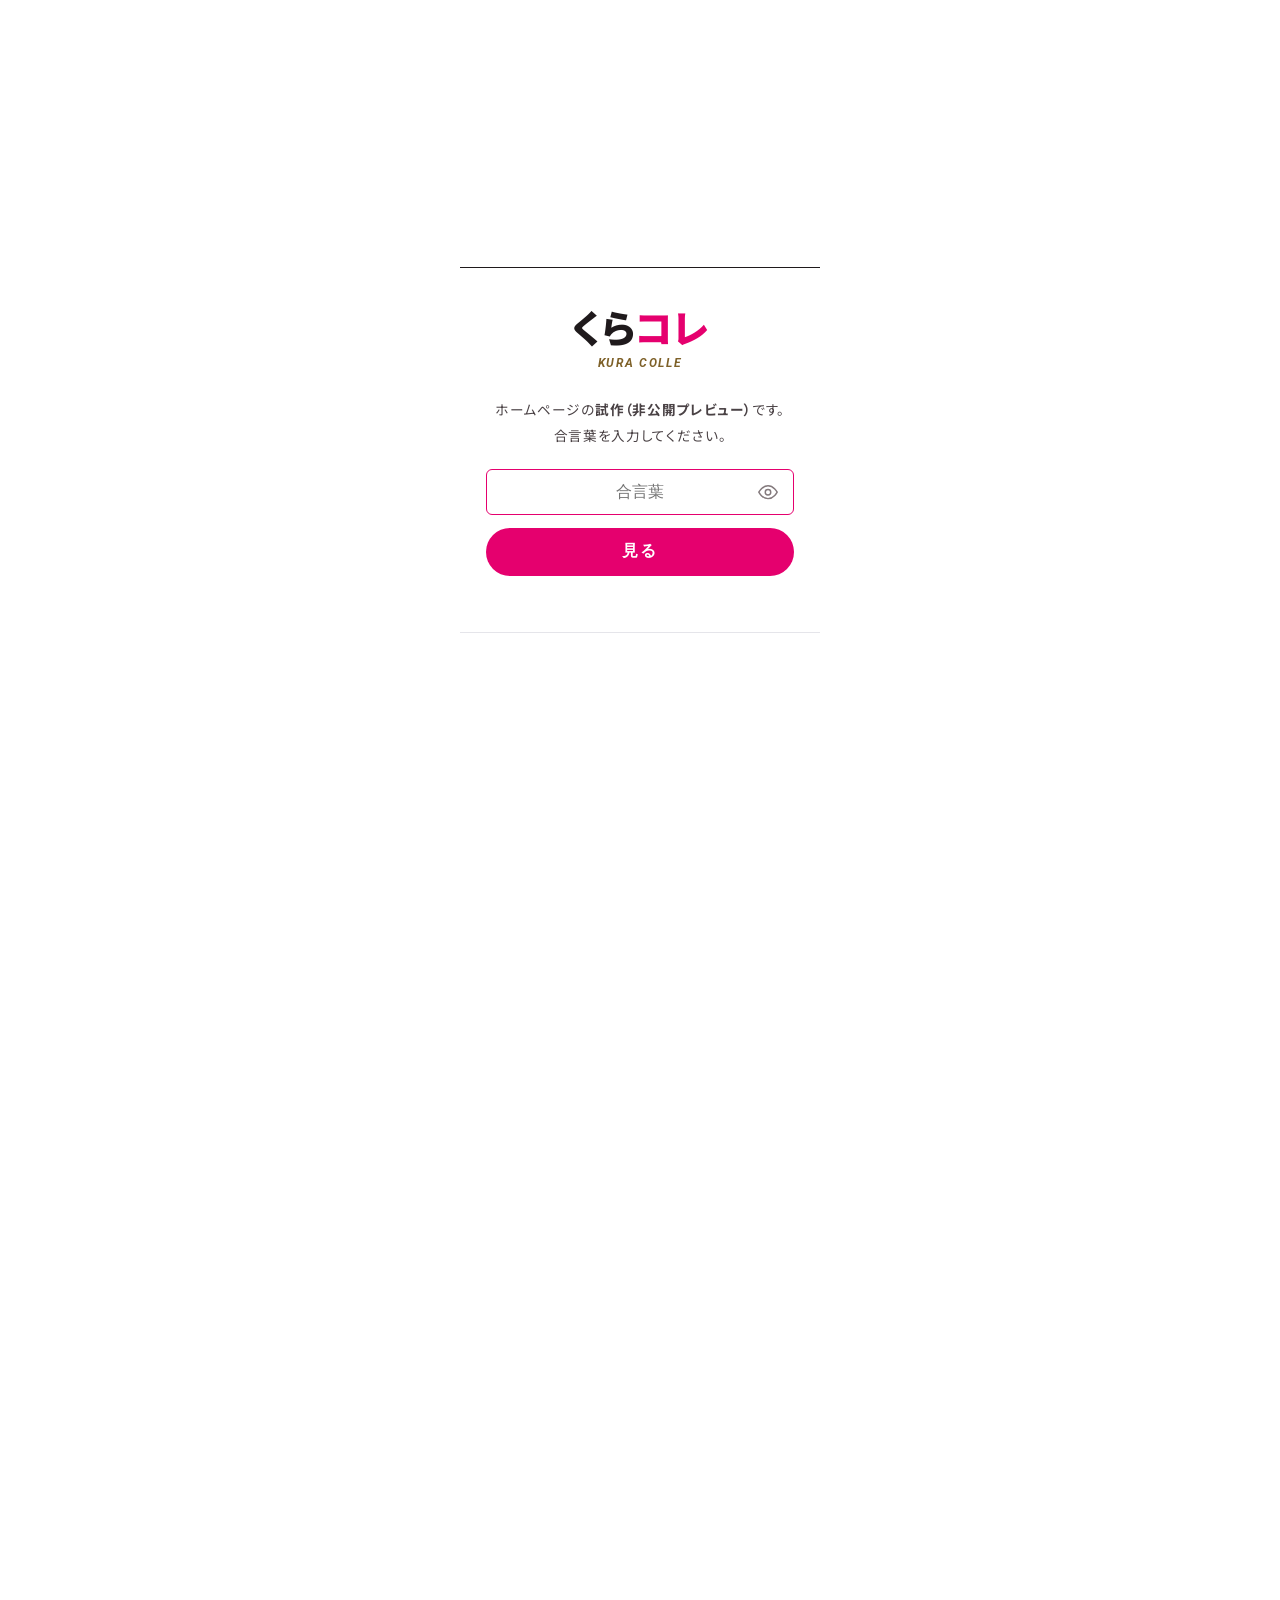
==== commit 51102f7e: "Hover on entrances, sticky CTA, step form, countdown, font size, access, FAQ tabs Co-Authored-By: Cl" ====
--- a/index.html
+++ b/index.html
@@ -21,7 +21,7 @@
 <meta name="twitter:card" content="summary_large_image">
 <link rel="preconnect" href="https://fonts.googleapis.com">
 <link rel="preconnect" href="https://fonts.gstatic.com" crossorigin>
-<link href="https://fonts.googleapis.com/css2?family=Roboto:ital,wght@1,700;1,800&family=Klee+One:wght@400;600&family=Noto+Sans+JP:wght@400;500;700;900&display=swap" rel="stylesheet">
+<link href="https://fonts.googleapis.com/css2?family=Roboto:ital,wght@1,700;1,800&family=Klee+One:wght@400;600&family=Yomogi&family=Noto+Sans+JP:wght@400;500;700;900&display=swap" rel="stylesheet">
 <script type="application/ld+json">
 {"@context":"https://schema.org","@type":"Event","name":"くらコレ Vol.01（FUKUSHI FES 2027 ステージ）",
  "startDate":"2027-03-14","eventStatus":"https://schema.org/EventScheduled","eventAttendanceMode":"https://schema.org/OfflineEventAttendanceMode",
@@ -34,7 +34,7 @@
   if (location.search.indexOf("show-draft") > -1) document.documentElement.classList.add("show-draft");
 </script>
 <script src="js/gate.js?v=96ed1c16"></script>
-<link rel="stylesheet" href="css/style.css?v=20261124a">
+<link rel="stylesheet" href="css/style.css?v=20261124e">
 <script>
   /* オープニング：同じタブで2回目以降は出さない */
   (function () {
@@ -62,13 +62,14 @@
       <span class="brand-sub">KURA COLLE<br><small>主催 一般社団法人全国介護支援協会</small></span>
     </a>
     <nav class="gnav" aria-label="メインメニュー">
-      <a href="about.html">くらコレとは</a>
-      <a href="program.html">企画内容</a>
-      <a href="event.html">第1回 3.14</a>
-      <a href="record.html">実績・根拠</a>
-      <a href="news.html">お知らせ</a>
-      <a href="faq.html">よくある質問</a>
+      <a href="about.html"><span class="nav-en" aria-hidden="true">About</span><span class="nav-jp">くらコレとは</span></a>
+      <a href="program.html"><span class="nav-en" aria-hidden="true">Program</span><span class="nav-jp">企画内容</span></a>
+      <a href="event.html"><span class="nav-en" aria-hidden="true">Event</span><span class="nav-jp">開催情報</span></a>
+      <a href="record.html"><span class="nav-en" aria-hidden="true">Record</span><span class="nav-jp">実績</span></a>
+      <a href="news.html"><span class="nav-en" aria-hidden="true">News</span><span class="nav-jp">お知らせ</span></a>
+      <a href="faq.html"><span class="nav-en" aria-hidden="true">FAQ</span><span class="nav-jp">よくある質問</span></a>
     </nav>
+    <button class="fs-toggle" type="button" aria-pressed="false" data-fs-toggle><span class="fs-a" aria-hidden="true">A<small>A</small></span><span class="fs-label">文字を大きく</span></button>
     <div class="header-cta">
       <a class="btn btn-fill" href="entry.html">出演を申し込む</a>
       <a class="btn btn-line" href="support.html">協賛・お問い合わせ</a>
@@ -79,14 +80,15 @@
   </div>
   <div class="drawer" id="drawer" hidden>
     <a href="index.html" aria-current="page">トップ</a>
-    <a href="about.html">くらコレとは</a>
-    <a href="program.html">企画内容</a>
-    <a href="event.html">第1回 3.14</a>
-    <a href="record.html">実績・根拠</a>
-    <a href="news.html">お知らせ</a>
-    <a href="faq.html">よくある質問</a>
+    <a href="about.html"><span class="nav-en" aria-hidden="true">About</span><span class="nav-jp">くらコレとは</span></a>
+    <a href="program.html"><span class="nav-en" aria-hidden="true">Program</span><span class="nav-jp">企画内容</span></a>
+    <a href="event.html"><span class="nav-en" aria-hidden="true">Event</span><span class="nav-jp">開催情報</span></a>
+    <a href="record.html"><span class="nav-en" aria-hidden="true">Record</span><span class="nav-jp">実績</span></a>
+    <a href="news.html"><span class="nav-en" aria-hidden="true">News</span><span class="nav-jp">お知らせ</span></a>
+    <a href="faq.html"><span class="nav-en" aria-hidden="true">FAQ</span><span class="nav-jp">よくある質問</span></a>
     <a class="drawer-cta btn-fill" href="entry.html">出演を申し込む</a>
     <a class="drawer-cta btn-line" href="support.html">協賛・お問い合わせ</a>
+    <button class="fs-toggle fs-toggle--drawer" type="button" aria-pressed="false" data-fs-toggle><span class="fs-a" aria-hidden="true">A<small>A</small></span><span class="fs-label">文字を大きく</span></button>
   </div>
 </header>
 
@@ -154,8 +156,8 @@
     <ul class="entrance-list">
       <li><a href="about.html"><span class="ent-en">About</span><b>くらコレとは</b><span class="ent-desc">名前の由来と、大切にしていること</span><span class="ent-arrow" aria-hidden="true">→</span></a></li>
       <li><a href="program.html"><span class="ent-en">Program</span><b>企画内容</b><span class="ent-desc">見る・やってみる・知る、3つの柱</span><span class="ent-arrow" aria-hidden="true">→</span></a></li>
-      <li><a href="event.html"><span class="ent-en">Vol.01</span><b>第1回 3.14</b><span class="ent-desc">日時・会場・観覧のご案内</span><span class="ent-arrow" aria-hidden="true">→</span></a></li>
-      <li><a href="record.html"><span class="ent-en">Record</span><b>実績・根拠</b><span class="ent-desc">くらコレの歩みと、参考にしている研究</span><span class="ent-arrow" aria-hidden="true">→</span></a></li>
+      <li><a href="event.html"><span class="ent-en">Event</span><b>開催情報</b><span class="ent-desc">第1回 2027.3.14 の日時・会場・観覧</span><span class="ent-arrow" aria-hidden="true">→</span></a></li>
+      <li><a href="record.html"><span class="ent-en">Record</span><b>実績</b><span class="ent-desc">くらコレの歩みと、参考にしている研究</span><span class="ent-arrow" aria-hidden="true">→</span></a></li>
     </ul>
   </div>
 </section>
@@ -167,6 +169,7 @@
     <div class="eb-body">
       <p class="eb-date">2027.3.14 <span>SUN</span></p>
       <p class="eb-place">名古屋インターナショナルレジェンドホール<small>「FUKUSHI FES 2027」のステージにて</small></p>
+      <p class="countdown" data-countdown="2027-03-14" hidden>開催まで あと<b data-cd-days>0</b>日</p>
     </div>
     <div class="eb-actions">
       <a class="btn btn-white" href="event.html">第1回のご案内</a>
@@ -207,8 +210,8 @@
         <li><a href="index.html">トップ</a></li>
         <li><a href="about.html">くらコレとは</a></li>
         <li><a href="program.html">企画内容</a></li>
-        <li><a href="event.html">第1回 3.14</a></li>
-        <li><a href="record.html">実績・根拠</a></li>
+        <li><a href="event.html">開催情報</a></li>
+        <li><a href="record.html">実績</a></li>
         <li><a href="news.html">お知らせ</a></li>
         <li><a href="faq.html">よくある質問</a></li>
       </ul>
@@ -223,9 +226,12 @@
     <a href="#top" class="to-top">ページの先頭へ</a>
   </div>
 </footer>
-
-<script src="data/news.js?v=20261124a"></script>
-<script src="data/config.js?v=20261124a"></script>
-<script src="js/main.js?v=20261124a"></script>
+<div class="sticky-cta" data-sticky-cta>
+  <a class="btn btn-fill" href="entry.html">出演・参加を申し込む</a>
+</div>
+
+<script src="data/news.js?v=20261124e"></script>
+<script src="data/config.js?v=20261124e"></script>
+<script src="js/main.js?v=20261124e"></script>
 </body>
 </html>
--- a/css/style.css
+++ b/css/style.css
@@ -967,3 +967,129 @@
 .top-intro-tags { font-size: clamp(24px, 2.7vw, 38px); white-space: nowrap; }
 @media (max-width: 600px) { .top-intro-tags { white-space: normal; font-size: 26px; } }
 .benefits { background: var(--white); border-top: 1px solid var(--line); }
+
+/* ヘッダーのメニュー：英字を小さく上に、日本語を下に（2026-11-24） */
+.gnav { gap: 30px; align-items: center; }
+.gnav a { display: grid; justify-items: center; gap: 1px; line-height: 1.3; }
+.nav-en { font-family: var(--en); font-style: italic; font-weight: 700; font-size: 11px; letter-spacing: .1em; color: var(--gold-text); }
+.nav-jp { font-weight: 700; font-size: 14px; }
+.gnav a[aria-current="page"] .nav-jp, .gnav a[aria-current="page"] .nav-en { color: var(--pink); }
+.drawer a { display: flex; align-items: baseline; gap: 14px; }
+.drawer .nav-en { min-width: 5.5em; font-size: 12px; }
+.drawer .nav-jp { font-size: 16px; }
+
+/* オープニング：文字を小さめに・画面の高さに合わせる・行の途中で折り返さない */
+.opening-text { font-size: min(4.4vh, 30px); letter-spacing: .24em; line-height: 2; }
+.opening-line { white-space: nowrap; }
+.opening-line + .opening-line { padding-top: 1.6em; margin-right: .3em; }
+.opening { gap: 28px; }
+.opening-brand { font-size: 18px; }
+
+/* オープニング：手書きの書体（Yomogi）で、もう少し小さく（2026-11-24 丸山さん） */
+.opening-text { font-family: "Yomogi", "Klee One", var(--jp); font-weight: 400; font-size: min(3.6vh, 24px); letter-spacing: .26em; }
+.opening-text em { font-weight: 400; }
+
+/* 入口の札：カーソルを当てると、半透明の黒が左からすっと入り、文字は白・英字と矢印は金に（マウスの端末だけ） */
+.entrance-list a { overflow: hidden; isolation: isolate; }
+.entrance-list li:first-child a { padding-left: 24px; }
+.entrance-list a::before {
+  content: ""; position: absolute; inset: 0; z-index: -1;
+  background: rgba(31, 26, 28, .88);
+  transform: scaleX(0); transform-origin: left center;
+  transition: transform .45s cubic-bezier(.2, .7, .2, 1);
+}
+.entrance-list a > * { transition: color .3s ease .05s; }
+@media (hover: hover) {
+  .entrance-list a:hover::before, .entrance-list a:focus-visible::before { transform: scaleX(1); }
+  .entrance-list a:hover b, .entrance-list a:hover .ent-desc { color: var(--white); }
+  .entrance-list a:hover .ent-en, .entrance-list a:hover .ent-arrow { color: #d4b47a; }
+}
+.entrance-list a:focus-visible b, .entrance-list a:focus-visible .ent-desc { color: var(--white); }
+.entrance-list a:focus-visible .ent-en, .entrance-list a:focus-visible .ent-arrow { color: #d4b47a; }
+.entrance-list a:focus-visible { outline: none; }
+@media (prefers-reduced-motion: reduce) { .entrance-list a::before { transition: none; } }
+@media (max-width: 960px) { .entrance-list li:nth-child(3) a { padding-left: 24px; } }
+@media (max-width: 600px) { .entrance-list li:nth-child(odd) a { padding-left: 14px; } }
+
+/* ---------- 文字の大きさの切り替え ---------- */
+.fs-toggle { display: inline-flex; align-items: center; gap: 6px; min-height: 40px; padding: 0 12px; border: 1px solid var(--line); border-radius: 999px; background: var(--white); color: var(--ink-2); font: inherit; font-size: 12.5px; font-weight: 700; cursor: pointer; white-space: nowrap; }
+.fs-a { font-family: var(--jp); font-weight: 900; font-size: 17px; line-height: 1; letter-spacing: -.02em; }
+.fs-a small { font-size: 11px; }
+.fs-toggle[aria-pressed="true"] { border-color: var(--pink); color: var(--pink); background: var(--pink-pale); }
+@media (hover: hover) { .fs-toggle:hover { border-color: var(--ink); color: var(--ink); } }
+.fs-toggle--drawer { justify-self: start; margin-top: 16px; }
+.header-inner > .fs-toggle { margin-left: 4px; }
+@media (max-width: 1180px) { .header-inner > .fs-toggle { display: none; } }
+@media (min-width: 1181px) { .fs-toggle--drawer { display: none; } }
+@media (max-width: 1320px) and (min-width: 1181px) { .fs-label { display: none; } }
+/* 大きいとき：本文の文字を約1.15倍（ヘッダーは崩さない） */
+html.is-large main, html.is-large .site-footer { zoom: 1.15; }
+
+/* ---------- スマホの申込みボタン（画面の下に固定） ---------- */
+.sticky-cta { display: none; }
+@media (max-width: 960px) {
+  .sticky-cta {
+    display: block; position: fixed; left: 0; right: 0; bottom: 0; z-index: 60;
+    padding: 10px 16px calc(10px + env(safe-area-inset-bottom));
+    background: rgba(255, 255, 255, .94); backdrop-filter: blur(8px); border-top: 1px solid var(--line);
+    transform: translateY(110%); transition: transform .35s ease;
+  }
+  .sticky-cta.is-show { transform: none; }
+  .sticky-cta .btn { width: 100%; min-height: 52px; }
+}
+@media (prefers-reduced-motion: reduce) { .sticky-cta { transition: none; } }
+
+/* ---------- 開催まで あと○日 ---------- */
+.countdown { margin-top: 12px; font-weight: 700; font-size: 15px; letter-spacing: .04em; }
+.countdown b { font-family: var(--en); font-style: italic; font-weight: 800; font-size: 34px; margin: 0 4px 0 8px; line-height: 1; }
+.countdown[hidden] { display: none; }
+
+/* ---------- 会場への行き方 ---------- */
+.access { background: var(--paper-2); }
+.access-inner { display: grid; grid-template-columns: 340px minmax(0, 1fr); gap: 56px; }
+.access-total { display: flex; align-items: baseline; gap: 14px; padding-bottom: 18px; border-bottom: 1px solid var(--ink); }
+.access-total span { font-weight: 700; font-size: 16px; }
+.access-total b { font-weight: 900; font-size: clamp(36px, 4vw, 52px); color: var(--pink); letter-spacing: .04em; }
+.route { margin: 24px 0 28px; }
+.route li { position: relative; padding: 0 0 22px 32px; }
+.route li::before { content: ""; position: absolute; left: 5px; top: 6px; width: 12px; height: 12px; border-radius: 50%; background: var(--white); border: 2px solid var(--pink); }
+.route li::after { content: ""; position: absolute; left: 10px; top: 20px; bottom: -4px; border-left: 3px solid var(--pink); }
+.route-walk::after { border-left-style: dotted !important; border-left-color: var(--ink-3) !important; }
+.route-goal::after { display: none; }
+.route-goal::before { background: var(--pink) !important; }
+.route b { display: block; font-weight: 900; font-size: 17px; }
+.route span { display: block; font-size: 14.5px; color: var(--ink-2); }
+.map-frame { position: relative; aspect-ratio: 16 / 9; border-radius: 6px; overflow: hidden; background: var(--white); border: 1px solid var(--line); }
+.map-frame iframe { position: absolute; inset: 0; width: 100%; height: 100%; border: 0; }
+.access .dd-note { margin-top: 10px; }
+
+/* ---------- よくある質問：タブ ---------- */
+.faq-tabs { display: flex; flex-wrap: wrap; gap: 8px; margin-bottom: 36px; }
+.faq-tabs button { min-height: 44px; padding: 0 22px; border: 1.5px solid var(--line); border-radius: 999px; background: var(--white); font: inherit; font-weight: 700; font-size: 14.5px; color: var(--ink-2); cursor: pointer; }
+.faq-tabs button[aria-selected="true"] { border-color: var(--ink); background: var(--ink); color: var(--white); }
+@media (hover: hover) { .faq-tabs button:not([aria-selected="true"]):hover { border-color: var(--ink); color: var(--ink); } }
+.faq-group[hidden] { display: none; }
+.faq-tabs + .faq-groups .faq-group:not([hidden]) ~ .faq-group:not([hidden]) { margin-top: 48px; }
+
+/* ---------- 申込みフォーム：手順 ---------- */
+.step-bar { display: grid; grid-template-columns: repeat(4, minmax(0, 1fr)); gap: 6px; margin-bottom: 32px; counter-reset: none; }
+.step-bar li { position: relative; padding-top: 14px; border-top: 3px solid var(--line); font-size: 13px; font-weight: 700; color: var(--ink-3); line-height: 1.4; }
+.step-bar li span { display: block; font-family: var(--en); font-style: italic; font-weight: 800; font-size: 20px; line-height: 1; margin-bottom: 4px; }
+.step-bar li.is-done { border-top-color: var(--pink); color: var(--ink-2); }
+.step-bar li.is-current { border-top-color: var(--pink); color: var(--pink); }
+.step[hidden] { display: none; }
+.step > .extra-title:first-child { margin-top: 0; }
+.step-nav { display: flex; flex-wrap: wrap; gap: 12px; margin-top: 32px; }
+.step-nav [hidden] { display: none; }
+.step-nav .btn-line { min-height: 58px; }
+.cform-submit[hidden] { display: none; }
+.confirm-lead { font-size: 15px; color: var(--ink-2); margin-bottom: 16px; }
+.confirm-list { border-top: 1px solid var(--ink); }
+.confirm-list div { display: grid; grid-template-columns: 13em minmax(0, 1fr); gap: 16px; padding-block: 14px; border-bottom: 1px solid var(--line); font-size: 15px; }
+.confirm-list dt { font-weight: 700; color: var(--ink-2); }
+@media (max-width: 960px) { .access-inner { grid-template-columns: minmax(0, 1fr); gap: 28px; } }
+@media (max-width: 600px) {
+  .step-bar li { font-size: 11px; }
+  .confirm-list div { grid-template-columns: minmax(0, 1fr); gap: 2px; }
+  .step-nav .btn { flex: 1; }
+}
